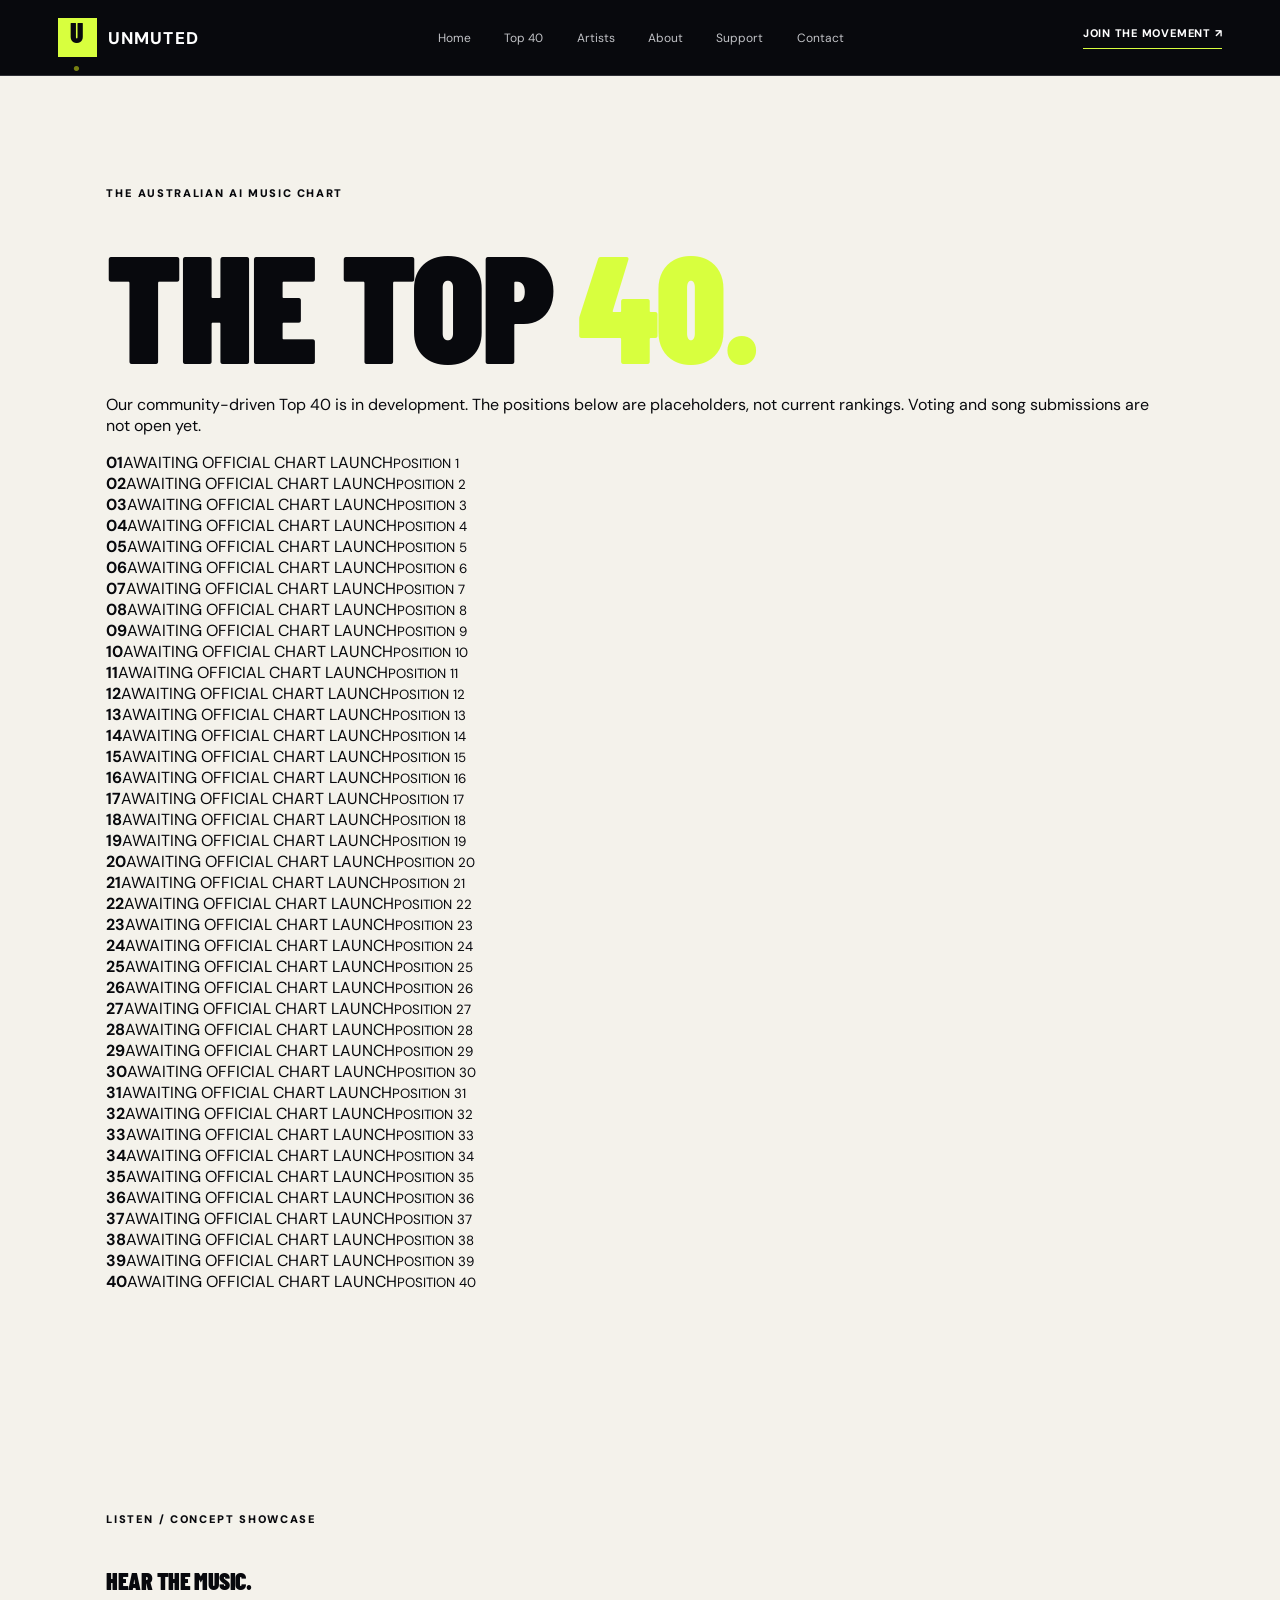
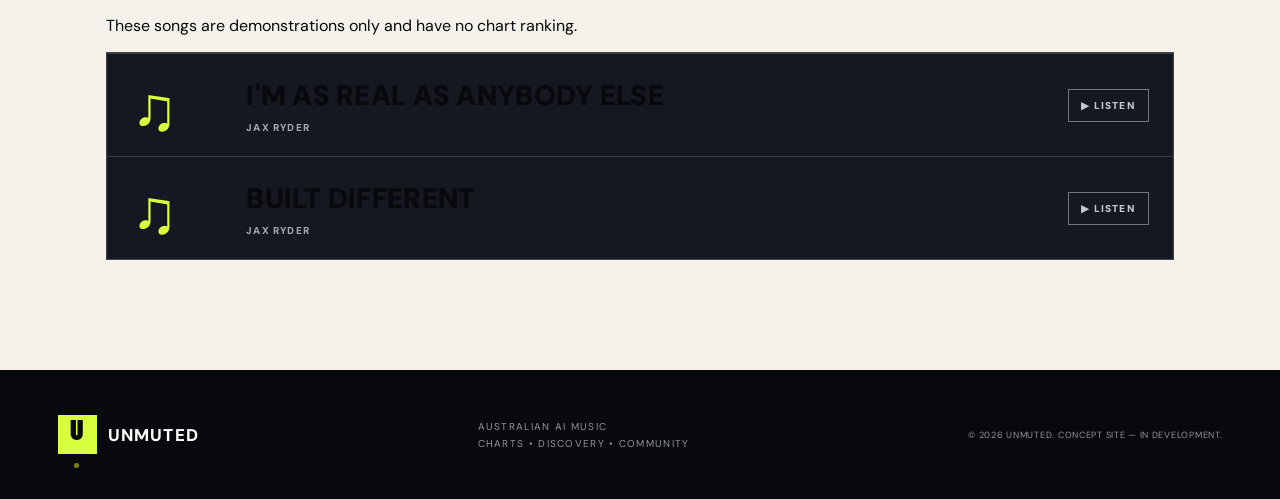
==== charts.html @ 20e5c5f8 "Add multi-page UNMUTED prototype preview" ====
<!doctype html><html lang="en-AU"><head><meta charset="UTF-8"><meta name="viewport" content="width=device-width,initial-scale=1"><meta name="description" content="UNMUTED — Australian AI music discovery and charts. Prototype in development."><title>Australian AI Top 40 — UNMUTED</title><link rel="stylesheet" href="styles.css"><link rel="stylesheet" href="home.css"></head><body><header class="site-header"><a class="brand" href="index.html"><span class="brand-mark">U<span class="brand-dot">.</span></span><span>UNMUTED</span></a><nav aria-label="Main navigation"><a href="index.html">Home</a><a href="charts.html">Top 40</a><a href="vision.html#artists">Artists</a><a href="vision.html#mission">About</a><a href="vision.html#partners">Support</a><a href="vision.html#contact">Contact</a></nav><a class="header-action" href="https://discord.gg/mmGmFVaDnY">JOIN THE MOVEMENT ↗</a></header><main><section class="section home-chart chart-page"><div class="section-kicker">THE AUSTRALIAN AI MUSIC CHART</div><h1>THE TOP <em>40.</em></h1><p>Our community-driven Top 40 is in development. The positions below are placeholders, not current rankings. Voting and song submissions are not open yet.</p><div class="home-chart-list"><div class="home-chart-row"><strong>01</strong><span>AWAITING OFFICIAL CHART LAUNCH</span><small>POSITION 1</small></div><div class="home-chart-row"><strong>02</strong><span>AWAITING OFFICIAL CHART LAUNCH</span><small>POSITION 2</small></div><div class="home-chart-row"><strong>03</strong><span>AWAITING OFFICIAL CHART LAUNCH</span><small>POSITION 3</small></div><div class="home-chart-row"><strong>04</strong><span>AWAITING OFFICIAL CHART LAUNCH</span><small>POSITION 4</small></div><div class="home-chart-row"><strong>05</strong><span>AWAITING OFFICIAL CHART LAUNCH</span><small>POSITION 5</small></div><div class="home-chart-row"><strong>06</strong><span>AWAITING OFFICIAL CHART LAUNCH</span><small>POSITION 6</small></div><div class="home-chart-row"><strong>07</strong><span>AWAITING OFFICIAL CHART LAUNCH</span><small>POSITION 7</small></div><div class="home-chart-row"><strong>08</strong><span>AWAITING OFFICIAL CHART LAUNCH</span><small>POSITION 8</small></div><div class="home-chart-row"><strong>09</strong><span>AWAITING OFFICIAL CHART LAUNCH</span><small>POSITION 9</small></div><div class="home-chart-row"><strong>10</strong><span>AWAITING OFFICIAL CHART LAUNCH</span><small>POSITION 10</small></div><div class="home-chart-row"><strong>11</strong><span>AWAITING OFFICIAL CHART LAUNCH</span><small>POSITION 11</small></div><div class="home-chart-row"><strong>12</strong><span>AWAITING OFFICIAL CHART LAUNCH</span><small>POSITION 12</small></div><div class="home-chart-row"><strong>13</strong><span>AWAITING OFFICIAL CHART LAUNCH</span><small>POSITION 13</small></div><div class="home-chart-row"><strong>14</strong><span>AWAITING OFFICIAL CHART LAUNCH</span><small>POSITION 14</small></div><div class="home-chart-row"><strong>15</strong><span>AWAITING OFFICIAL CHART LAUNCH</span><small>POSITION 15</small></div><div class="home-chart-row"><strong>16</strong><span>AWAITING OFFICIAL CHART LAUNCH</span><small>POSITION 16</small></div><div class="home-chart-row"><strong>17</strong><span>AWAITING OFFICIAL CHART LAUNCH</span><small>POSITION 17</small></div><div class="home-chart-row"><strong>18</strong><span>AWAITING OFFICIAL CHART LAUNCH</span><small>POSITION 18</small></div><div class="home-chart-row"><strong>19</strong><span>AWAITING OFFICIAL CHART LAUNCH</span><small>POSITION 19</small></div><div class="home-chart-row"><strong>20</strong><span>AWAITING OFFICIAL CHART LAUNCH</span><small>POSITION 20</small></div><div class="home-chart-row"><strong>21</strong><span>AWAITING OFFICIAL CHART LAUNCH</span><small>POSITION 21</small></div><div class="home-chart-row"><strong>22</strong><span>AWAITING OFFICIAL CHART LAUNCH</span><small>POSITION 22</small></div><div class="home-chart-row"><strong>23</strong><span>AWAITING OFFICIAL CHART LAUNCH</span><small>POSITION 23</small></div><div class="home-chart-row"><strong>24</strong><span>AWAITING OFFICIAL CHART LAUNCH</span><small>POSITION 24</small></div><div class="home-chart-row"><strong>25</strong><span>AWAITING OFFICIAL CHART LAUNCH</span><small>POSITION 25</small></div><div class="home-chart-row"><strong>26</strong><span>AWAITING OFFICIAL CHART LAUNCH</span><small>POSITION 26</small></div><div class="home-chart-row"><strong>27</strong><span>AWAITING OFFICIAL CHART LAUNCH</span><small>POSITION 27</small></div><div class="home-chart-row"><strong>28</strong><span>AWAITING OFFICIAL CHART LAUNCH</span><small>POSITION 28</small></div><div class="home-chart-row"><strong>29</strong><span>AWAITING OFFICIAL CHART LAUNCH</span><small>POSITION 29</small></div><div class="home-chart-row"><strong>30</strong><span>AWAITING OFFICIAL CHART LAUNCH</span><small>POSITION 30</small></div><div class="home-chart-row"><strong>31</strong><span>AWAITING OFFICIAL CHART LAUNCH</span><small>POSITION 31</small></div><div class="home-chart-row"><strong>32</strong><span>AWAITING OFFICIAL CHART LAUNCH</span><small>POSITION 32</small></div><div class="home-chart-row"><strong>33</strong><span>AWAITING OFFICIAL CHART LAUNCH</span><small>POSITION 33</small></div><div class="home-chart-row"><strong>34</strong><span>AWAITING OFFICIAL CHART LAUNCH</span><small>POSITION 34</small></div><div class="home-chart-row"><strong>35</strong><span>AWAITING OFFICIAL CHART LAUNCH</span><small>POSITION 35</small></div><div class="home-chart-row"><strong>36</strong><span>AWAITING OFFICIAL CHART LAUNCH</span><small>POSITION 36</small></div><div class="home-chart-row"><strong>37</strong><span>AWAITING OFFICIAL CHART LAUNCH</span><small>POSITION 37</small></div><div class="home-chart-row"><strong>38</strong><span>AWAITING OFFICIAL CHART LAUNCH</span><small>POSITION 38</small></div><div class="home-chart-row"><strong>39</strong><span>AWAITING OFFICIAL CHART LAUNCH</span><small>POSITION 39</small></div><div class="home-chart-row"><strong>40</strong><span>AWAITING OFFICIAL CHART LAUNCH</span><small>POSITION 40</small></div></div></section><section class="section home-feature"><div class="section-kicker">LISTEN / CONCEPT SHOWCASE</div><h2>HEAR THE <span>MUSIC.</span></h2><p>These songs are demonstrations only and have no chart ranking.</p><div class="chart-preview-panel"><button class="chart-preview-row chart-demo-select" type="button" data-demo-track="real" aria-pressed="false"><span class="chart-rank">♫</span><span class="chart-song"><strong>I'M AS REAL AS ANYBODY ELSE</strong><small>JAX RYDER</small></span><span class="chart-status">▶ LISTEN</span></button><button class="chart-preview-row chart-demo-select" type="button" data-demo-track="built" aria-pressed="false"><span class="chart-rank">♫</span><span class="chart-song"><strong>BUILT DIFFERENT</strong><small>JAX RYDER</small></span><span class="chart-status">▶ LISTEN</span></button><div class="chart-demo-player" id="chart-demo-player" hidden><div class="chart-demo-player-heading"><span>NOW PLAYING / DEMONSTRATION</span><strong id="chart-demo-title"></strong></div><audio id="chart-demo-audio" controls preload="none"></audio><p>Listening does not cast a vote.</p></div></div></section></main><footer><a class="brand footer-brand" href="index.html"><span class="brand-mark">U<span class="brand-dot">.</span></span><span>UNMUTED</span></a><p>AUSTRALIAN AI MUSIC<br>CHARTS • DISCOVERY • COMMUNITY</p><span>© <span id="year">2026</span> UNMUTED. CONCEPT SITE — IN DEVELOPMENT.</span></footer><script src="script.js"></script></body></html>
---- styles.css ----
@import url('https://fonts.googleapis.com/css2?family=Barlow+Condensed:wght@500;600;700;800;900&family=DM+Sans:wght@400;500;600;700&display=swap');
:root{--ink:#08090d;--night:#0e1016;--paper:#f4f2eb;--lime:#d8ff3e;--muted:#93969e}*{box-sizing:border-box}html{scroll-behavior:smooth}body{margin:0;background:var(--paper);font-family:'DM Sans',Arial,sans-serif;color:var(--ink)}a{color:inherit;text-decoration:none}button,a{ -webkit-tap-highlight-color:transparent}::selection{background:var(--lime);color:#000}.site-header{background:var(--ink);color:#fff;display:flex;align-items:center;justify-content:space-between;padding:18px clamp(20px,4.5vw,76px);gap:20px;border-bottom:1px solid #303137}.brand{display:flex;align-items:center;gap:11px;font-weight:800;font-size:17px;letter-spacing:.07em}.brand-mark{font-family:'Barlow Condensed',sans-serif;background:var(--lime);color:var(--ink);font-size:28px;font-weight:900;width:39px;height:39px;display:grid;place-items:center;line-height:1}.brand-dot{color:#777f11}.site-header nav{display:flex;gap:clamp(12px,2.6vw,39px);font-size:12px;color:#c1c2c6}.site-header nav a:hover{color:var(--lime)}.header-action{font-weight:800;font-size:11px;letter-spacing:.07em;border-bottom:1px solid var(--lime);padding-bottom:8px}.header-action span{color:var(--lime);margin-left:8px}.hero{background:var(--ink);color:#fff;min-height:720px;position:relative;overflow:hidden;isolation:isolate}.hero-glow{position:absolute;right:-10%;top:5%;width:65vw;max-width:950px;aspect-ratio:1;background:radial-gradient(ellipse,#d8ff3d2c 0%,#a1b42f10 30%,transparent 67%);filter:blur(7px);z-index:-1}.hero-grain{position:absolute;inset:0;opacity:.12;pointer-events:none;background-image:linear-gradient(115deg,transparent 60%,#50544b 100%)}.hero-content{padding:78px clamp(20px,8.3vw,140px) 110px;position:relative;z-index:2;max-width:1050px}.eyebrow{font-size:11px;font-weight:800;letter-spacing:.18em;display:flex;align-items:center;gap:11px;color:#d1d2d2}.live-dot{height:8px;width:8px;border-radius:50%;background:var(--lime);box-shadow:0 0 15px var(--lime)}h1,h2,h3,p{margin-top:0}h1,h2,h3,.statement p{font-family:'Barlow Condensed',Impact,sans-serif;font-weight:900;letter-spacing:-.022em}h1{font-size:clamp(86px,11.9vw,184px);line-height:.77;margin:45px 0 32px}h1 span{color:#6d7077}h1 em,.statement em{font-style:normal;color:var(--lime)}.hero-lead{color:#bcc0c7;font-size:15px;line-height:1.85;max-width:540px}.hero-actions{display:flex;gap:13px;flex-wrap:wrap;margin-top:30px}.button{display:inline-flex;align-items:center;justify-content:space-between;gap:26px;padding:16px 19px;font-size:11px;font-weight:800;letter-spacing:.06em;transition:transform .2s,background .2s}.button:hover{transform:translateY(-3px)}.button-primary{background:var(--lime);color:#111}.button-outline{border:1px solid #62656c;color:#fff}.hero-side{position:absolute;right:6%;top:24%;height:440px;width:250px;pointer-events:none}.orb{position:absolute;border:1px solid #d8ff3e60;transform:rotate(-24deg);border-radius:50%;width:230px;height:400px;box-shadow:0 0 30px #d8ff3e09}.orb-2{transform:rotate(28deg)}.orb-3{transform:rotate(80deg)}.vertical-word{position:absolute;right:-5%;top:15%;writing-mode:vertical-rl;letter-spacing:.4em;font-size:9px;color:#a5a7ab}.hero-bottom{position:absolute;left:clamp(20px,4.5vw,76px);right:clamp(20px,4.5vw,76px);bottom:23px;display:flex;justify-content:space-between;align-items:center;border-top:1px solid #414348;padding-top:17px;font-size:10px;font-weight:800;letter-spacing:.22em}.hero-bottom b{color:var(--lime);padding:0 7px}.edition{color:#a3a7ab}.ticker{background:var(--lime);overflow:hidden;padding:15px 0}.ticker-inner{white-space:nowrap;word-spacing:18px;font-size:13px;letter-spacing:.15em;font-weight:900;min-width:max-content;animation:marquee 28s linear infinite}.ticker span{font-size:23px;vertical-align:-3px;margin:0 22px}@keyframes marquee{to{transform:translateX(-35%)}}.section{padding:110px clamp(20px,8.3vw,140px)}.section-kicker{font-size:11px;font-weight:900;letter-spacing:.15em;margin-bottom:40px}.intro-layout{display:grid;grid-template-columns:1.1fr .7fr;gap:9vw;align-items:center}.intro-layout h2,.section-heading h2,.join h2{font-size:clamp(64px,8.6vw,125px);line-height:.88;margin:0}.intro-layout h2 span,.section-heading h2 span,.join h2 span{color:#9da0a0}.intro-copy p{line-height:1.95;font-size:16px;color:#3e4145}.intro-copy strong{color:#050608}.intro-line{width:46px;height:3px;background:#14161a;margin:35px 0 20px}.intro-copy>span{font-size:10px;font-weight:900;letter-spacing:.16em}.features{background:#e8e8e0}.section-heading{display:flex;justify-content:space-between;align-items:end;gap:40px;margin-bottom:38px}.section-heading .section-kicker{margin-bottom:22px}.section-heading p{color:#53565b;line-height:1.8;max-width:320px}.feature-grid{display:grid;grid-template-columns:repeat(3,1fr);gap:13px}.feature-card{background:#f8f8f3;min-height:380px;padding:25px;display:flex;flex-direction:column;justify-content:space-between}.feature-card.primary-card{background:var(--ink);color:#fff}.feature-icon{border:1px solid currentColor;width:48px;height:48px;display:grid;place-items:center;border-radius:50%;font-size:23px}.feature-number{font-size:10px;letter-spacing:.17em;font-weight:900;color:#999ca4}.feature-card h3{font-size:clamp(43px,4.5vw,72px);line-height:.9;margin:15px 0}.feature-card p{font-size:13px;line-height:1.75;color:#61646b;max-width:300px}.primary-card p{color:#adb0b7}.feature-tag{font-size:9px;font-weight:900;letter-spacing:.1em;background:#e2e3dc;padding:8px 10px;display:inline-block}.primary-card .feature-tag{color:var(--ink);background:var(--lime)}.statement{position:relative;background:var(--lime);min-height:480px;padding:92px clamp(20px,8.3vw,140px);overflow:hidden}.statement-label{font-size:11px;font-weight:900;letter-spacing:.14em}.statement p{font-size:clamp(70px,11vw,160px);line-height:.83;margin:65px 0 0}.statement em{color:#111;background:#111;padding:0 .07em;color:var(--lime)}.statement-asterisk{position:absolute;right:6%;top:7%;font-size:170px;line-height:1}.join{background:var(--paper)}.join-layout{display:grid;grid-template-columns:1fr .8fr;gap:10%;align-items:center}.join h2{margin-bottom:30px}.join p{line-height:1.9;color:#505158;max-width:450px}.join .button{margin-top:18px}.join-panel{background:#15171d;color:#fff;padding:25px;min-height:480px;display:flex;flex-direction:column;justify-content:space-between}.panel-top,.panel-bottom{display:flex;justify-content:space-between;align-items:center;gap:15px;font-size:10px;letter-spacing:.08em;font-weight:800}.status{color:var(--lime)}.status span{display:inline-block;width:6px;height:6px;border-radius:50%;background:var(--lime);margin-right:5px}.panel-art{display:grid;place-items:center;flex:1}.record{width:min(240px,65%);aspect-ratio:1;border-radius:50%;background:repeating-radial-gradient(circle,#1c2026 0px,#1c2026 4px,#424850 5px,#11141a 7px);display:grid;place-items:center;box-shadow:0 20px 45px #0007;animation:spin 18s linear infinite}.record-centre{background:var(--lime);color:#101114;width:36%;aspect-ratio:1;border-radius:50%;display:grid;place-items:center;font-family:'Barlow Condensed',sans-serif;font-weight:900;font-size:40px}@keyframes spin{to{transform:rotate(360deg)}}.panel-bottom{align-items:end}.panel-bottom strong{font-size:14px;line-height:1.5}.panel-bottom>span{color:#777d83;font-size:9px}footer{background:var(--ink);color:white;padding:45px clamp(20px,4.5vw,76px);display:flex;justify-content:space-between;align-items:center;gap:30px}footer p{font-size:10px;color:#92969e;line-height:1.7;letter-spacing:.13em;margin:0}footer>span{font-size:9px;color:#92969e;letter-spacing:.08em}@media(max-width:1000px){.hero-side{opacity:.3}.feature-grid{grid-template-columns:1fr}.feature-card{min-height:300px}.feature-card h3{font-size:65px}}@media(max-width:740px){.site-header{padding:15px 20px;flex-wrap:wrap}.site-header nav{order:3;width:100%;justify-content:space-between;font-size:11px}.header-action{font-size:9px}.hero{min-height:740px}.hero-content{padding-top:90px}.hero h1{font-size:clamp(67px,16.4vw,120px);line-height:.82}.hero-side{display:none}.hero-lead{font-size:14px}.hero-bottom{font-size:8px;letter-spacing:.07em}.edition{display:none}.section{padding:75px 22px}.intro-layout,.join-layout{grid-template-columns:1fr;gap:40px}.intro-layout h2,.join h2{font-size:clamp(67px,15vw,110px)}.section-heading{align-items:start;flex-direction:column}.section-heading h2{font-size:88px}.statement{min-height:360px;padding:65px 22px}.statement p{font-size:clamp(60px,13.6vw,110px)}.statement-asterisk{font-size:90px;top:5%;right:5%}.join-panel{min-height:420px}footer{flex-wrap:wrap}footer>span{width:100%}}@media(prefers-reduced-motion:reduce){*,*:before,*:after{scroll-behavior:auto!important;animation:none!important;transition:none!important}}
/* Keep the complete headline visible on typical laptop and desktop screens. */
@media (min-width:741px) {
  .hero { min-height: min(720px, calc(100svh - 75px)); }
  .hero-content { padding-top: clamp(36px, 5.5vh, 78px); padding-bottom: 96px; }
  .hero h1 { font-size: clamp(68px, min(10.5vw, 14.4vh), 158px); margin-top: 27px; margin-bottom: 22px; line-height: .81; }
}
@media (max-width:740px) {
  .hero { min-height: auto; }
  .hero-content { padding-top: 45px; padding-bottom: 105px; }
  .hero h1 { font-size: clamp(58px, 14.1vw, 100px); margin-top: 29px; margin-bottom: 25px; }
}

.music-showcase{background:#111318;color:#fff}.music-layout{display:grid;grid-template-columns:1fr .82fr;gap:8%;align-items:center}.music-overline{font-size:10px;font-weight:800;letter-spacing:.15em;color:var(--lime)}.music-showcase h2{font-size:clamp(62px,7.8vw,115px);line-height:.87;margin:24px 0}.music-showcase h2 span{color:#83878c}.music-showcase p{line-height:1.8;color:#b4b7bb;max-width:520px}.track-meta{margin-top:30px;display:flex;flex-direction:column;gap:7px}.track-meta strong{font-size:15px}.track-meta span{font-size:11px;letter-spacing:.13em;color:#a5a9ae}.music-showcase audio{display:block;width:100%;max-width:540px;margin-top:20px;accent-color:var(--lime)}.music-showcase small{display:block;color:#8e9298;margin-top:12px;line-height:1.6}.music-cover{aspect-ratio:1;background:radial-gradient(circle at 70% 25%,#d8ff3e85,transparent 38%),linear-gradient(135deg,#313b1c,#0b0e0b 70%);border:1px solid #5b653b;display:flex;flex-direction:column;justify-content:space-between;padding:7%;box-shadow:18px 18px 0 #25292c}.music-cover-top{font-size:11px;font-weight:800;letter-spacing:.22em}.music-cover-title{font-family:'Barlow Condensed',Impact,sans-serif;font-size:clamp(48px,5.8vw,95px);font-weight:900;line-height:.89}.music-cover-title em{font-style:normal;color:var(--lime)}.music-cover-bottom{border-top:1px solid #ffffff55;padding-top:13px;display:flex;justify-content:space-between;font-size:11px;font-weight:800;letter-spacing:.1em}@media(max-width:740px){.music-layout{grid-template-columns:1fr;gap:35px}.music-showcase h2{font-size:70px}.music-cover-title{font-size:clamp(58px,13vw,90px)}.music-cover{box-shadow:9px 9px 0 #25292c}}

.music-cover-image{padding:0;overflow:hidden;background:#101010}.music-cover-image img{display:block;width:100%;height:100%;object-fit:cover}

/* Compact featured artwork on wide and short desktop monitors. */
@media(min-width:741px){.music-layout{grid-template-columns:minmax(0,1fr) minmax(230px,360px);gap:clamp(25px,5vw,90px);justify-content:space-between}.music-cover{width:100%;max-width:360px;justify-self:end;box-shadow:10px 10px 0 #25292c}.music-showcase h2{font-size:clamp(52px,6vw,88px)}}
@media(max-width:740px){.music-cover{width:min(100%,310px);justify-self:center;box-shadow:8px 8px 0 #25292c}}

/* Mid-sized featured artwork, between the original oversized and compact versions. */
@media(min-width:741px){.music-layout{grid-template-columns:minmax(0,1fr) minmax(300px,480px)}.music-cover{max-width:480px}}
@media(max-width:740px){.music-cover{width:min(100%,390px)}}

/* Frame featured artwork with breathing room between section boundaries. */
.music-showcase{padding-top:clamp(38px,6vh,72px);padding-bottom:clamp(38px,6vh,72px)}
@media(min-width:741px){.music-layout{grid-template-columns:minmax(0,1fr) minmax(300px,clamp(390px,39vw,540px));gap:clamp(25px,4vw,72px);align-items:center}.music-cover{width:100%;max-width:540px;justify-self:center;box-shadow:10px 10px 0 #25292c}}
@media(max-width:740px){.music-cover{width:min(100%,390px)}}


/* Restore generous featured-section height and balance cover spacing. */
.music-showcase{padding-top:100px;padding-bottom:110px;min-height:760px;display:flex;flex-direction:column;justify-content:center}
.music-showcase .section-kicker{margin-bottom:42px}
@media(min-width:741px){.music-layout{grid-template-columns:minmax(0,1fr) minmax(300px,500px);align-items:center}.music-cover{max-width:500px;justify-self:center}}
@media(max-width:740px){.music-showcase{min-height:auto;padding-top:75px;padding-bottom:85px}.music-cover{width:min(100%,390px)}}

/* Artwork alignment only: lift the featured cover without resizing it. */
@media(min-width:741px){.music-cover-image{transform:translateY(-40px)}}

/* Visually enlarge the 500px artwork by 10% without changing the layout footprint. */
@media(min-width:741px){.music-cover-image{width:100%;max-width:500px;left:auto;position:relative;transform:translateY(-22px) scale(1.2);transform-origin:center center}}

/* Invert only the portion of PERMISSION TO overlapping the black BE HEARD label. */
.statement p{isolation:auto}
.statement-permission{position:relative;z-index:2;color:var(--lime);mix-blend-mode:difference}
.statement p em{position:relative;z-index:1}

/* Clearly labelled concept mock-up of the future Australian Top 40. */
.chart-preview{background:#0d0f14;color:#f4f2eb;padding-top:95px;padding-bottom:100px}
.chart-preview-heading{display:grid;grid-template-columns:1.2fr .8fr;gap:55px;align-items:end;margin:28px 0 38px}
.chart-preview-eyebrow{font-size:11px;font-weight:900;letter-spacing:.16em;color:var(--lime)}
.chart-preview h2{font-size:clamp(76px,10vw,150px);line-height:.79;margin:20px 0 0}
.chart-preview h2 span{color:var(--lime)}
.chart-preview-heading p{max-width:430px;color:#b7b9c0;line-height:1.8;font-size:15px}
.chart-preview-heading p strong{color:#fff}
.chart-preview-panel{border:1px solid #41464c;background:#151820}
.chart-preview-bar,.chart-preview-foot{display:flex;justify-content:space-between;gap:20px;flex-wrap:wrap;padding:17px 24px;font-size:10px;font-weight:900;letter-spacing:.12em}
.chart-preview-bar{background:var(--lime);color:#111}
.chart-preview-bar span{font-size:10px}
.chart-preview-row{display:grid;grid-template-columns:95px minmax(0,1fr) auto;gap:20px;align-items:center;padding:20px 24px;border-top:1px solid #363b43}
.chart-rank{font-family:'Barlow Condensed',Impact,sans-serif;font-size:62px;line-height:1;color:var(--lime);font-weight:900}
.chart-song{display:flex;flex-direction:column;gap:7px;min-width:0}
.chart-song strong{font-size:clamp(17px,2.5vw,28px);font-weight:900;letter-spacing:.01em}
.chart-song small{font-size:10px;letter-spacing:.12em;color:#a4a9b3;font-weight:800}
.chart-status{font-size:10px;letter-spacing:.12em;border:1px solid #717782;padding:9px 12px;color:#c5c8d0;font-weight:900}
.chart-preview-foot{color:#9ca1ab;border-top:1px solid #363b43}
.chart-preview-note{margin:26px 0 0;color:#b7b9c0;font-size:14px;line-height:1.8}
.chart-preview-note a{color:var(--lime);font-weight:900}
@media(max-width:740px){.chart-preview{padding-top:65px;padding-bottom:70px}.chart-preview-heading{grid-template-columns:1fr;gap:14px}.chart-preview h2{font-size:clamp(65px,13vw,105px)}.chart-preview-row{grid-template-columns:48px minmax(0,1fr);gap:12px;padding:18px 14px}.chart-rank{font-size:48px}.chart-status{grid-column:2;justify-self:start}.chart-preview-bar,.chart-preview-foot{padding:14px;font-size:9px}}

/* Partnership invitation for prospective founding supporters. */
.partner-section{background:#f4f2eb;color:#101116;padding-top:90px;padding-bottom:95px}
.partner-layout{display:grid;grid-template-columns:minmax(0,1.3fr) minmax(290px,.7fr);gap:clamp(35px,6vw,95px);align-items:center;margin-top:38px}
.partner-eyebrow{font-size:11px;font-weight:900;letter-spacing:.15em}
.partner-section h2{font-size:clamp(70px,9vw,132px);line-height:.82;margin:23px 0 30px}
.partner-section h2 span{color:#718700}
.partner-layout>div>p{font-size:15px;line-height:1.8;max-width:650px;color:#45494d}
.partner-layout .partner-disclosure{font-size:12px;color:#62666b;margin:18px 0 28px}
.partner-panel{background:#111318;color:#f4f2eb;min-height:370px;padding:clamp(26px,3vw,45px);display:flex;flex-direction:column;justify-content:space-between;gap:24px}
.partner-panel>span{font-size:10px;letter-spacing:.15em;font-weight:900;color:var(--lime)}
.partner-panel strong{font-family:'Barlow Condensed',Impact,sans-serif;font-size:clamp(45px,5vw,77px);font-weight:900;line-height:.88}
.partner-panel strong em{font-style:normal;color:var(--lime)}
.partner-panel p{color:#b5b9c1;font-size:13px;line-height:1.85;margin:0}
.partner-panel .partner-panel-foot{color:#999fa8;font-size:9px}
@media(max-width:740px){.partner-section{padding-top:65px;padding-bottom:70px}.partner-layout{grid-template-columns:1fr;gap:32px}.partner-section h2{font-size:clamp(65px,13vw,100px)}.partner-panel{min-height:300px}}

/* Official UNMUTED anthem video showcase. */
.anthem-section{background:#181b20;color:#f4f2eb;padding-top:90px;padding-bottom:95px}
.anthem-layout{display:grid;grid-template-columns:minmax(0,.85fr) minmax(0,1.15fr);align-items:center;gap:clamp(30px,5vw,80px);margin-top:40px}
.anthem-eyebrow{color:var(--lime);font-size:11px;letter-spacing:.16em;font-weight:900}
.anthem-section h2{font-size:clamp(70px,8.5vw,125px);line-height:.82;margin:23px 0 28px}
.anthem-section h2 span{color:var(--lime)}
.anthem-copy p{font-size:15px;line-height:1.8;color:#c4c6cd;max-width:540px}
.anthem-copy .anthem-signoff{font-size:11px;font-weight:900;letter-spacing:.14em;color:#f4f2eb;margin:22px 0 27px}
.anthem-video{min-width:0}
.anthem-video iframe{display:block;width:100%;aspect-ratio:16/9;height:auto;border:1px solid #535961;background:#090a0d}
.anthem-video-caption{font-size:10px;letter-spacing:.15em;font-weight:900;color:#9da2aa;margin-top:15px}
@media(max-width:900px){.anthem-layout{grid-template-columns:1fr}.anthem-section{padding-top:65px;padding-bottom:70px}.anthem-section h2{font-size:clamp(68px,12vw,105px)}}

/* Interactive chart showcase: demo tracks are not rankings. */
.chart-demo-select{width:100%;background:transparent;color:inherit;border-left:0;border-right:0;border-bottom:0;text-align:left;font:inherit;cursor:pointer;transition:background .15s ease}
.chart-demo-select:hover,.chart-demo-select:focus-visible{background:#242b32;outline:2px solid var(--lime);outline-offset:-2px}
.chart-demo-select[aria-pressed="true"]{background:#242b32}
.chart-demo-select[aria-pressed="true"] .chart-status{background:var(--lime);color:#101116;border-color:var(--lime)}
.chart-demo-player{padding:22px 24px;border-top:1px solid #363b43;background:#20252c}
.chart-demo-player[hidden]{display:none}
.chart-demo-player-heading{display:flex;gap:12px;align-items:center;flex-wrap:wrap;margin-bottom:12px}
.chart-demo-player-heading span{font-size:10px;letter-spacing:.12em;color:var(--lime);font-weight:900}
.chart-demo-player-heading strong{font-size:14px}
.chart-demo-player audio{display:block;width:100%;max-width:680px}
.chart-demo-player p{font-size:11px;color:#b7b9c0;margin:12px 0 0}
@media(max-width:740px){.chart-demo-player{padding:18px 14px}.chart-demo-select{font-size:inherit}}

/* Specific hosting partnership invitation. */
.hosting-pitch{border-top:2px solid #101116;border-bottom:1px solid #c8c9c5;margin:25px 0 20px;padding:23px 0 17px}
.hosting-pitch h3{font-family:'Barlow Condensed',Impact,sans-serif;font-size:clamp(28px,3.4vw,40px);line-height:1;letter-spacing:.025em;margin:0 0 12px}
.partner-layout .hosting-pitch p{font-size:13px;line-height:1.7;color:#45494d;margin:0 0 15px}
.hosting-pitch-grid{display:grid;grid-template-columns:1fr 1fr;gap:22px;margin:20px 0 5px}
.hosting-pitch-grid strong{display:block;font-size:11px;letter-spacing:.09em;margin-bottom:9px}
.partner-layout .hosting-pitch .hosting-pitch-note{font-size:11px;color:#62666b;margin:8px 0 0}
@media(max-width:560px){.hosting-pitch-grid{grid-template-columns:1fr;gap:8px}}

/* Future sponsor showcase: all positions are clearly marked unfilled. */
.sponsor-showcase{background:#14171c;color:#f4f2eb;padding-top:88px;padding-bottom:90px}
.sponsor-showcase-head{display:grid;grid-template-columns:1.2fr .8fr;gap:36px;align-items:end;margin:36px 0}
.sponsor-eyebrow,.sponsor-tag{font-size:10px;font-weight:900;letter-spacing:.13em;color:var(--lime)}
.sponsor-showcase h2{font-size:clamp(54px,7vw,105px);line-height:.85;margin:18px 0 0}
.sponsor-showcase h2 span{color:var(--lime)}
.sponsor-showcase-head p{font-size:14px;line-height:1.8;color:#b9bec5;max-width:470px}
.sponsor-feature{border:1px solid #4c555d;background:linear-gradient(115deg,#252d33,#161b21);padding:clamp(25px,4vw,55px);display:flex;justify-content:space-between;gap:24px;align-items:center}
.sponsor-feature strong{display:block;font-family:'Barlow Condensed',Impact,sans-serif;font-size:clamp(48px,7vw,98px);line-height:.86;margin:25px 0}
.sponsor-feature strong em{font-style:normal;color:var(--lime)}
.sponsor-feature p{font-size:13px;line-height:1.8;color:#bec3ca;max-width:540px}
.sponsor-feature-mark{font-family:'Barlow Condensed',Impact,sans-serif;font-weight:900;font-size:clamp(95px,18vw,230px);line-height:1;color:#414c52}
.sponsor-feature-mark span{color:var(--lime)}
.sponsor-support{display:grid;grid-template-columns:1fr 1fr;gap:16px;margin-top:16px}
.sponsor-support>div{padding:28px;border:1px solid #3b424a;background:#1d2228}
.sponsor-support strong{display:block;font-family:'Barlow Condensed',Impact,sans-serif;font-size:clamp(28px,3.2vw,43px);margin:17px 0 8px}
.sponsor-support p{font-size:12px;line-height:1.7;color:#b9bec5;margin:0}
.sponsor-showcase-bottom{display:flex;align-items:center;justify-content:space-between;gap:16px;flex-wrap:wrap;margin-top:24px}
.sponsor-showcase-bottom span{font-size:10px;letter-spacing:.08em;color:#a8aeb5}
.sponsor-showcase-bottom a{font-size:12px;font-weight:900;color:var(--lime);text-decoration:none}
.sponsor-showcase-bottom a:hover{text-decoration:underline}
@media(max-width:740px){.sponsor-showcase{padding-top:65px;padding-bottom:70px}.sponsor-showcase-head,.sponsor-support{grid-template-columns:1fr}.sponsor-feature-mark{display:none}.sponsor-feature strong{font-size:clamp(48px,11vw,80px)}}

/* Sponsor-facing phased development roadmap. */
.roadmap-section{background:#f4f2eb;color:#111318;padding-top:85px;padding-bottom:85px}
.roadmap-intro{display:grid;grid-template-columns:1fr .85fr;gap:40px;align-items:end;margin:35px 0 38px}
.roadmap-eyebrow{font-size:10px;font-weight:900;letter-spacing:.15em}
.roadmap-section h2{font-size:clamp(70px,9vw,128px);line-height:.83;margin:20px 0 0}
.roadmap-section h2 span{color:#718700}
.roadmap-intro>p{font-size:14px;line-height:1.85;color:#4d5356;max-width:530px}
.roadmap-grid{display:grid;grid-template-columns:repeat(3,minmax(0,1fr));gap:15px}
.roadmap-step{background:#15191e;color:#f4f2eb;padding:clamp(23px,2.8vw,36px);min-height:305px;display:flex;flex-direction:column}
.roadmap-stage{font-size:11px;font-weight:900;letter-spacing:.15em;color:var(--lime)}
.roadmap-step h3{font-family:'Barlow Condensed',Impact,sans-serif;font-size:clamp(32px,3.7vw,50px);line-height:1;margin:28px 0 16px}
.roadmap-step p{font-size:13px;line-height:1.75;color:#bec3c8;margin:0 0 26px}
.roadmap-state{margin-top:auto;align-self:flex-start;border:1px solid #657078;padding:8px 10px;font-size:10px;font-weight:900;letter-spacing:.1em}
.roadmap-foot{font-size:11px;line-height:1.7;color:#62686a;margin:19px 0 0}
@media(max-width:850px){.roadmap-grid{grid-template-columns:1fr}.roadmap-step{min-height:0}.roadmap-intro{grid-template-columns:1fr;gap:15px}}
@media(max-width:740px){.roadmap-section{padding-top:65px;padding-bottom:65px}.roadmap-section h2{font-size:clamp(65px,13vw,100px)}}
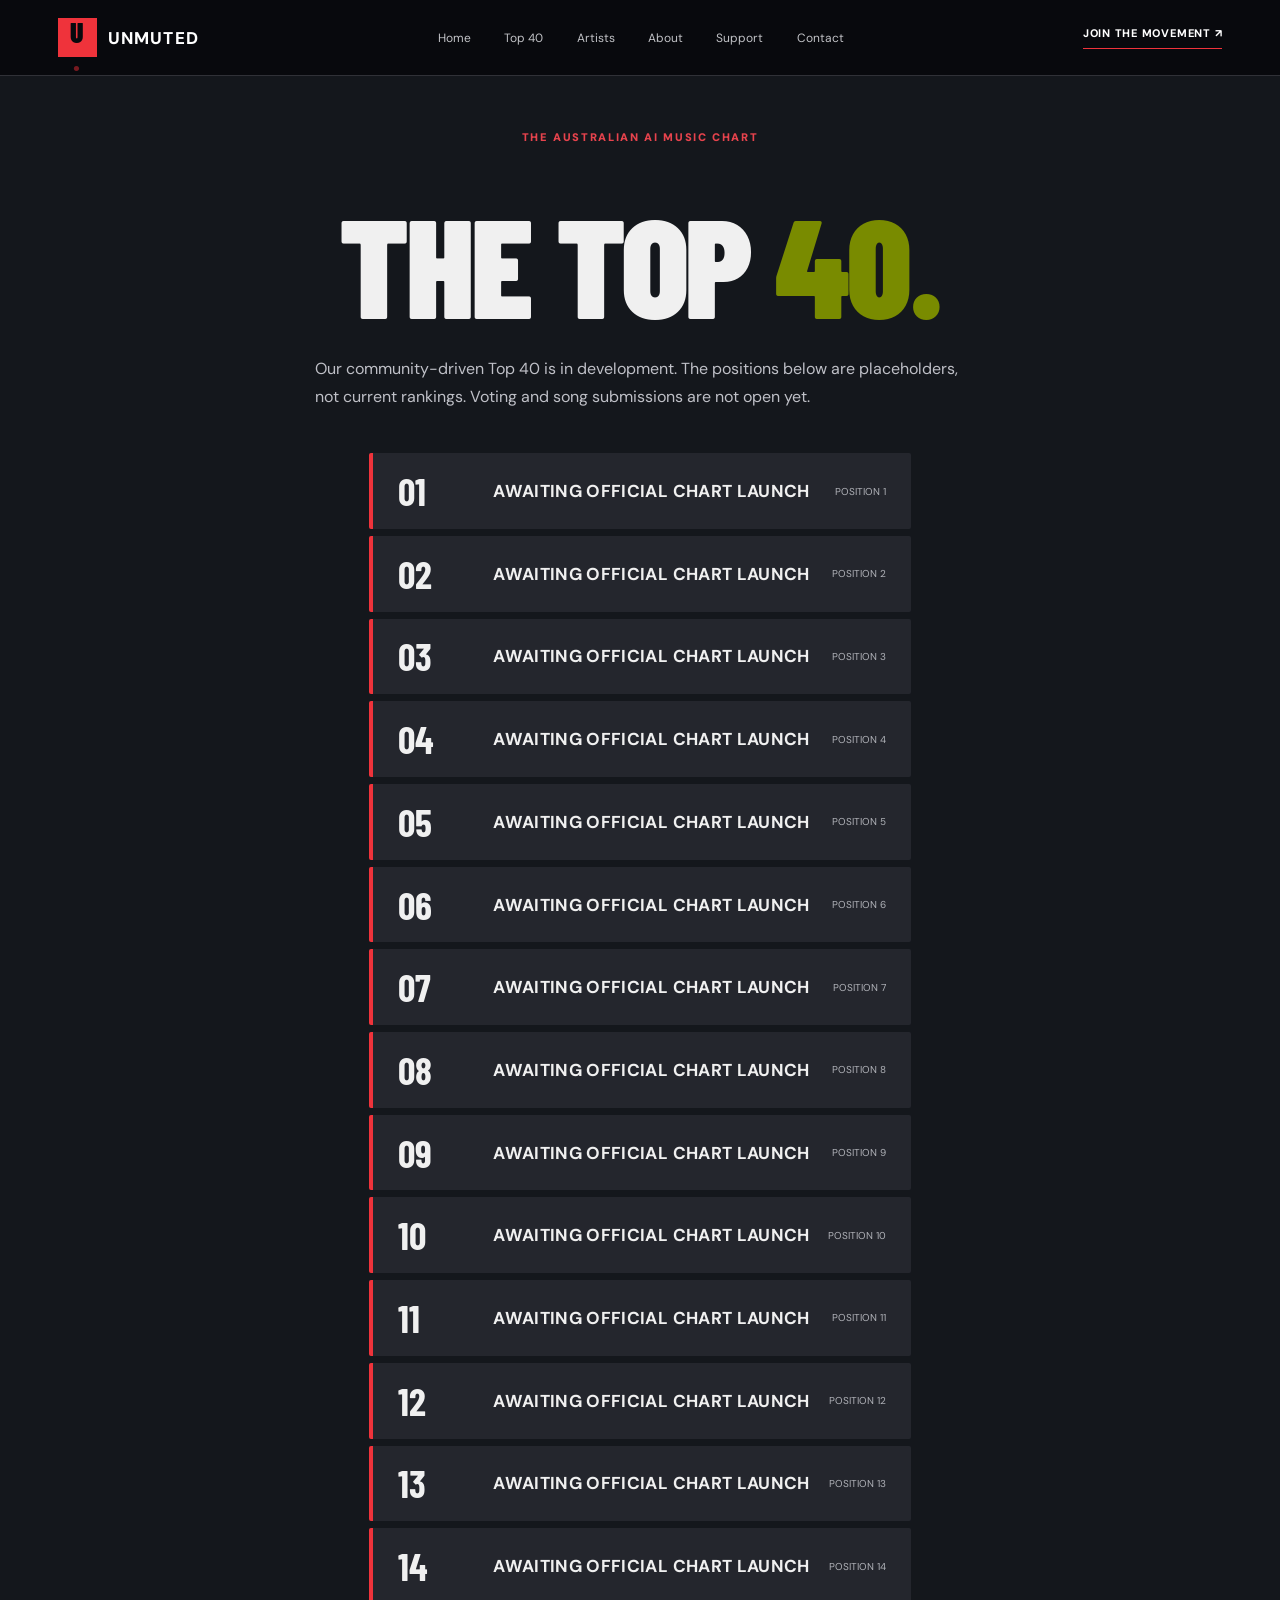
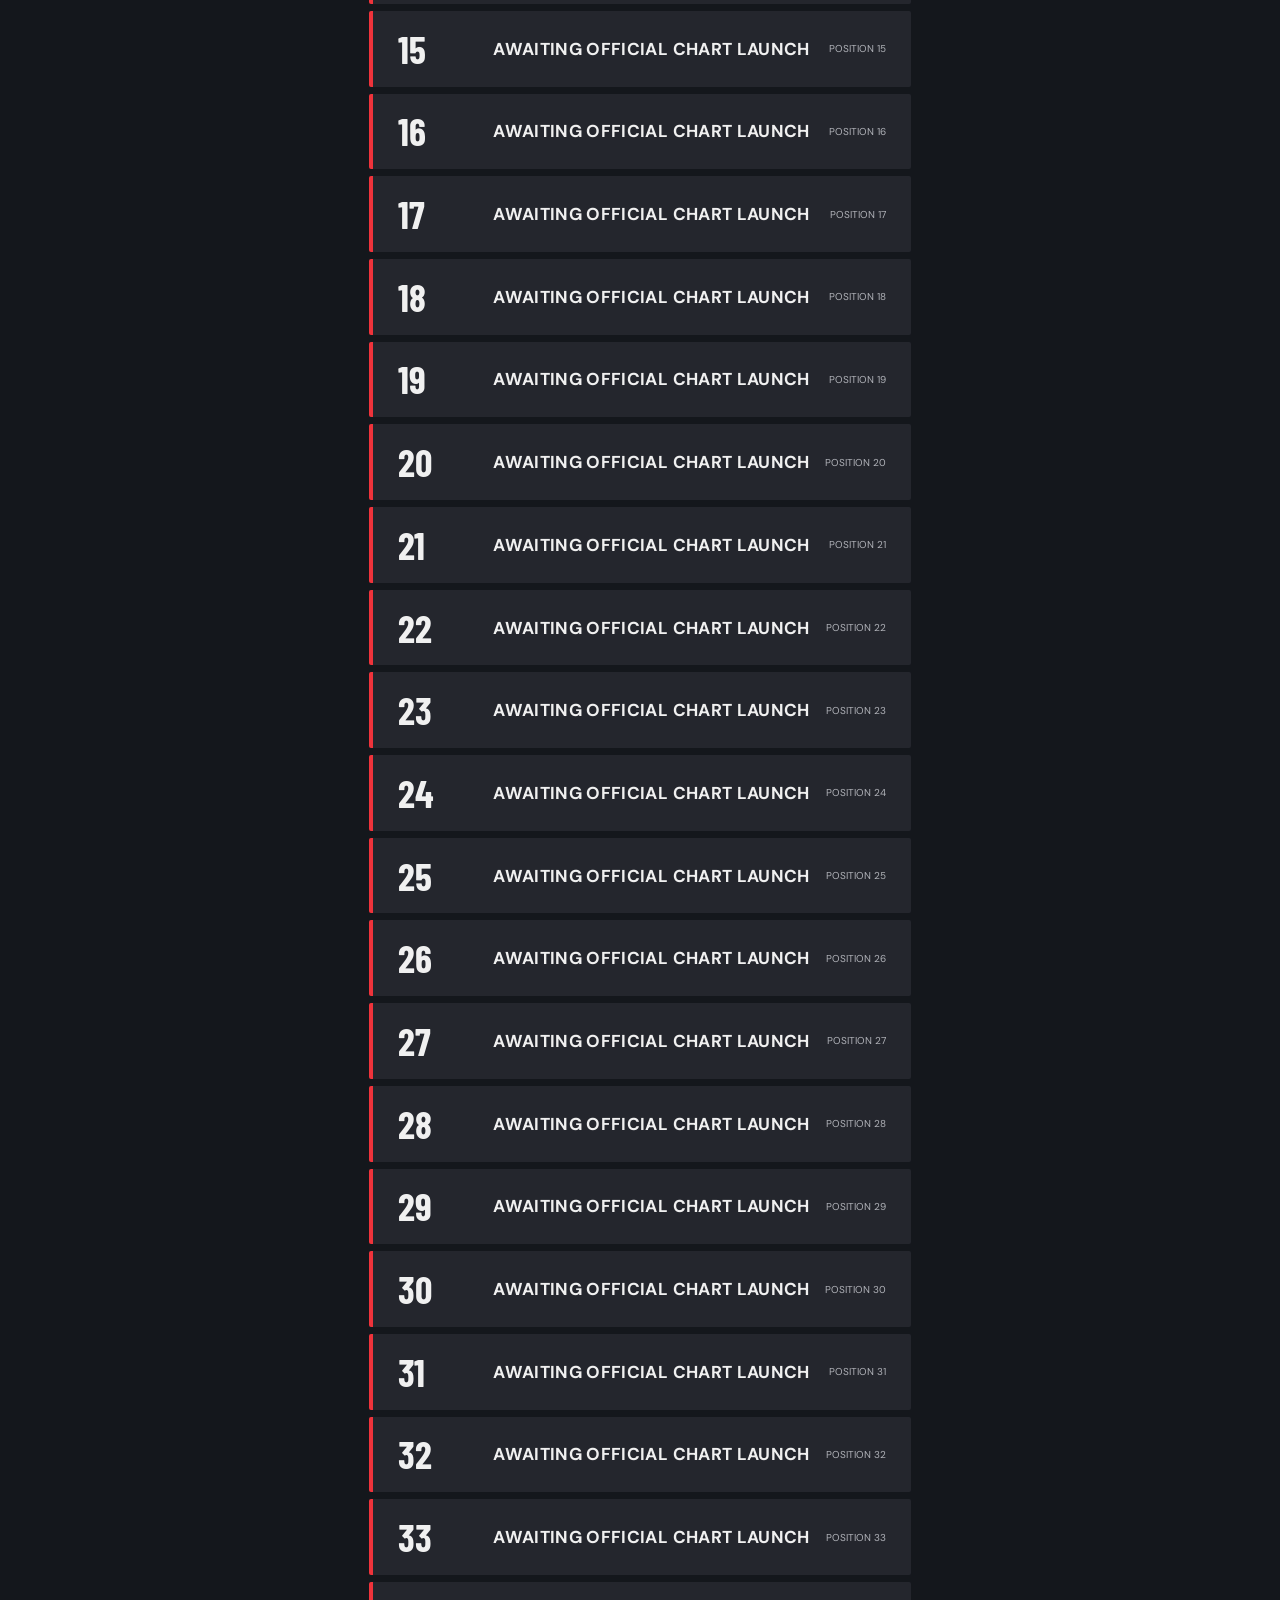
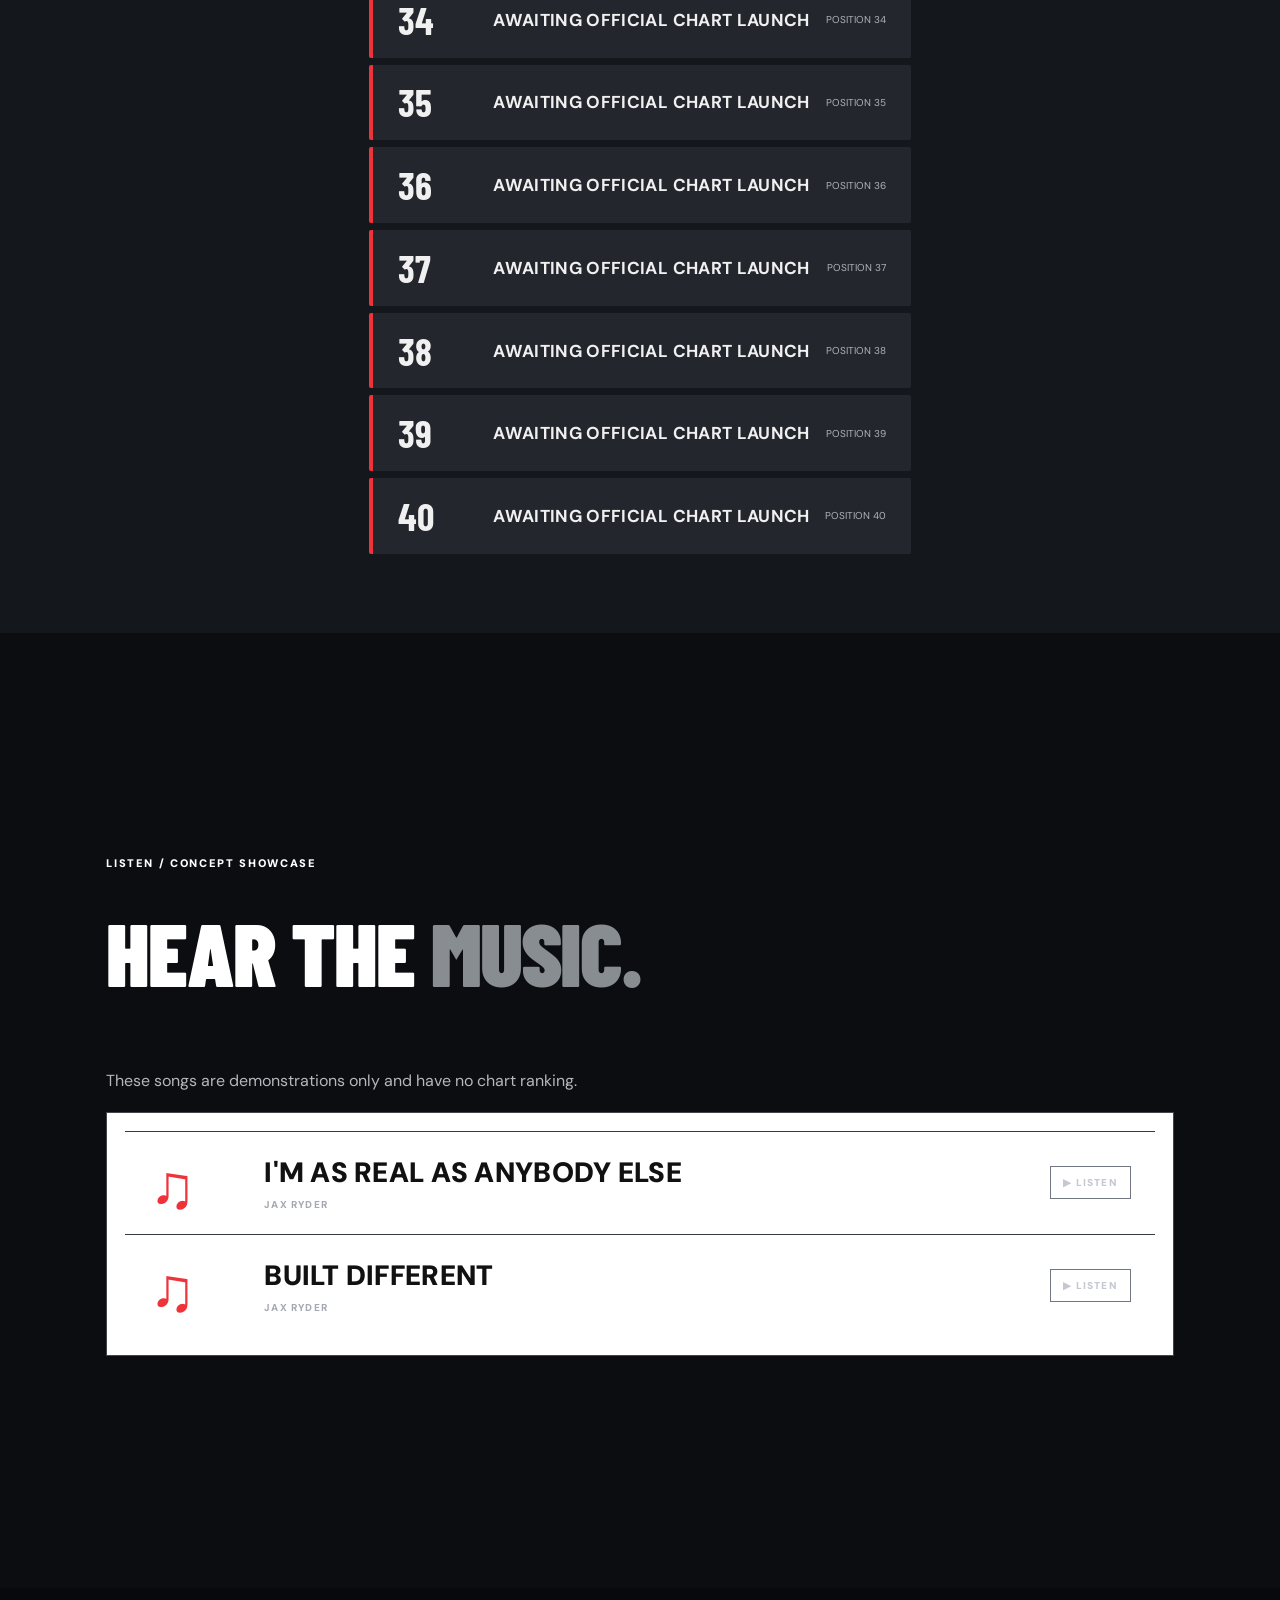
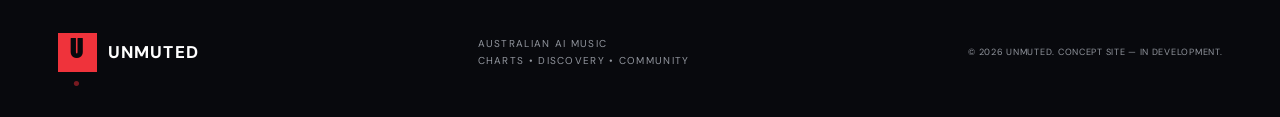
==== commit 336f093b: "Set Top 40 page outer background to charcoal; preserve chart rows and green 40" ====
--- a/charts.html
+++ b/charts.html
@@ -1 +1 @@
-<!doctype html><html lang="en-AU"><head><meta charset="UTF-8"><meta name="viewport" content="width=device-width,initial-scale=1"><meta name="description" content="UNMUTED — Australian AI music discovery and charts. Prototype in development."><title>Australian AI Top 40 — UNMUTED</title><link rel="stylesheet" href="styles.css"><link rel="stylesheet" href="home.css"></head><body><header class="site-header"><a class="brand" href="index.html"><span class="brand-mark">U<span class="brand-dot">.</span></span><span>UNMUTED</span></a><nav aria-label="Main navigation"><a href="index.html">Home</a><a href="charts.html">Top 40</a><a href="vision.html#artists">Artists</a><a href="vision.html#mission">About</a><a href="vision.html#partners">Support</a><a href="vision.html#contact">Contact</a></nav><a class="header-action" href="https://discord.gg/mmGmFVaDnY">JOIN THE MOVEMENT ↗</a></header><main><section class="section home-chart chart-page"><div class="section-kicker">THE AUSTRALIAN AI MUSIC CHART</div><h1>THE TOP <em>40.</em></h1><p>Our community-driven Top 40 is in development. The positions below are placeholders, not current rankings. Voting and song submissions are not open yet.</p><div class="home-chart-list"><div class="home-chart-row"><strong>01</strong><span>AWAITING OFFICIAL CHART LAUNCH</span><small>POSITION 1</small></div><div class="home-chart-row"><strong>02</strong><span>AWAITING OFFICIAL CHART LAUNCH</span><small>POSITION 2</small></div><div class="home-chart-row"><strong>03</strong><span>AWAITING OFFICIAL CHART LAUNCH</span><small>POSITION 3</small></div><div class="home-chart-row"><strong>04</strong><span>AWAITING OFFICIAL CHART LAUNCH</span><small>POSITION 4</small></div><div class="home-chart-row"><strong>05</strong><span>AWAITING OFFICIAL CHART LAUNCH</span><small>POSITION 5</small></div><div class="home-chart-row"><strong>06</strong><span>AWAITING OFFICIAL CHART LAUNCH</span><small>POSITION 6</small></div><div class="home-chart-row"><strong>07</strong><span>AWAITING OFFICIAL CHART LAUNCH</span><small>POSITION 7</small></div><div class="home-chart-row"><strong>08</strong><span>AWAITING OFFICIAL CHART LAUNCH</span><small>POSITION 8</small></div><div class="home-chart-row"><strong>09</strong><span>AWAITING OFFICIAL CHART LAUNCH</span><small>POSITION 9</small></div><div class="home-chart-row"><strong>10</strong><span>AWAITING OFFICIAL CHART LAUNCH</span><small>POSITION 10</small></div><div class="home-chart-row"><strong>11</strong><span>AWAITING OFFICIAL CHART LAUNCH</span><small>POSITION 11</small></div><div class="home-chart-row"><strong>12</strong><span>AWAITING OFFICIAL CHART LAUNCH</span><small>POSITION 12</small></div><div class="home-chart-row"><strong>13</strong><span>AWAITING OFFICIAL CHART LAUNCH</span><small>POSITION 13</small></div><div class="home-chart-row"><strong>14</strong><span>AWAITING OFFICIAL CHART LAUNCH</span><small>POSITION 14</small></div><div class="home-chart-row"><strong>15</strong><span>AWAITING OFFICIAL CHART LAUNCH</span><small>POSITION 15</small></div><div class="home-chart-row"><strong>16</strong><span>AWAITING OFFICIAL CHART LAUNCH</span><small>POSITION 16</small></div><div class="home-chart-row"><strong>17</strong><span>AWAITING OFFICIAL CHART LAUNCH</span><small>POSITION 17</small></div><div class="home-chart-row"><strong>18</strong><span>AWAITING OFFICIAL CHART LAUNCH</span><small>POSITION 18</small></div><div class="home-chart-row"><strong>19</strong><span>AWAITING OFFICIAL CHART LAUNCH</span><small>POSITION 19</small></div><div class="home-chart-row"><strong>20</strong><span>AWAITING OFFICIAL CHART LAUNCH</span><small>POSITION 20</small></div><div class="home-chart-row"><strong>21</strong><span>AWAITING OFFICIAL CHART LAUNCH</span><small>POSITION 21</small></div><div class="home-chart-row"><strong>22</strong><span>AWAITING OFFICIAL CHART LAUNCH</span><small>POSITION 22</small></div><div class="home-chart-row"><strong>23</strong><span>AWAITING OFFICIAL CHART LAUNCH</span><small>POSITION 23</small></div><div class="home-chart-row"><strong>24</strong><span>AWAITING OFFICIAL CHART LAUNCH</span><small>POSITION 24</small></div><div class="home-chart-row"><strong>25</strong><span>AWAITING OFFICIAL CHART LAUNCH</span><small>POSITION 25</small></div><div class="home-chart-row"><strong>26</strong><span>AWAITING OFFICIAL CHART LAUNCH</span><small>POSITION 26</small></div><div class="home-chart-row"><strong>27</strong><span>AWAITING OFFICIAL CHART LAUNCH</span><small>POSITION 27</small></div><div class="home-chart-row"><strong>28</strong><span>AWAITING OFFICIAL CHART LAUNCH</span><small>POSITION 28</small></div><div class="home-chart-row"><strong>29</strong><span>AWAITING OFFICIAL CHART LAUNCH</span><small>POSITION 29</small></div><div class="home-chart-row"><strong>30</strong><span>AWAITING OFFICIAL CHART LAUNCH</span><small>POSITION 30</small></div><div class="home-chart-row"><strong>31</strong><span>AWAITING OFFICIAL CHART LAUNCH</span><small>POSITION 31</small></div><div class="home-chart-row"><strong>32</strong><span>AWAITING OFFICIAL CHART LAUNCH</span><small>POSITION 32</small></div><div class="home-chart-row"><strong>33</strong><span>AWAITING OFFICIAL CHART LAUNCH</span><small>POSITION 33</small></div><div class="home-chart-row"><strong>34</strong><span>AWAITING OFFICIAL CHART LAUNCH</span><small>POSITION 34</small></div><div class="home-chart-row"><strong>35</strong><span>AWAITING OFFICIAL CHART LAUNCH</span><small>POSITION 35</small></div><div class="home-chart-row"><strong>36</strong><span>AWAITING OFFICIAL CHART LAUNCH</span><small>POSITION 36</small></div><div class="home-chart-row"><strong>37</strong><span>AWAITING OFFICIAL CHART LAUNCH</span><small>POSITION 37</small></div><div class="home-chart-row"><strong>38</strong><span>AWAITING OFFICIAL CHART LAUNCH</span><small>POSITION 38</small></div><div class="home-chart-row"><strong>39</strong><span>AWAITING OFFICIAL CHART LAUNCH</span><small>POSITION 39</small></div><div class="home-chart-row"><strong>40</strong><span>AWAITING OFFICIAL CHART LAUNCH</span><small>POSITION 40</small></div></div></section><section class="section home-feature"><div class="section-kicker">LISTEN / CONCEPT SHOWCASE</div><h2>HEAR THE <span>MUSIC.</span></h2><p>These songs are demonstrations only and have no chart ranking.</p><div class="chart-preview-panel"><button class="chart-preview-row chart-demo-select" type="button" data-demo-track="real" aria-pressed="false"><span class="chart-rank">♫</span><span class="chart-song"><strong>I'M AS REAL AS ANYBODY ELSE</strong><small>JAX RYDER</small></span><span class="chart-status">▶ LISTEN</span></button><button class="chart-preview-row chart-demo-select" type="button" data-demo-track="built" aria-pressed="false"><span class="chart-rank">♫</span><span class="chart-song"><strong>BUILT DIFFERENT</strong><small>JAX RYDER</small></span><span class="chart-status">▶ LISTEN</span></button><div class="chart-demo-player" id="chart-demo-player" hidden><div class="chart-demo-player-heading"><span>NOW PLAYING / DEMONSTRATION</span><strong id="chart-demo-title"></strong></div><audio id="chart-demo-audio" controls preload="none"></audio><p>Listening does not cast a vote.</p></div></div></section></main><footer><a class="brand footer-brand" href="index.html"><span class="brand-mark">U<span class="brand-dot">.</span></span><span>UNMUTED</span></a><p>AUSTRALIAN AI MUSIC<br>CHARTS • DISCOVERY • COMMUNITY</p><span>© <span id="year">2026</span> UNMUTED. CONCEPT SITE — IN DEVELOPMENT.</span></footer><script src="script.js"></script></body></html>+<!doctype html><html lang="en-AU"><head><meta charset="UTF-8"><meta name="viewport" content="width=device-width,initial-scale=1"><meta name="description" content="UNMUTED — Australian AI music discovery and charts. Prototype in development."><title>Australian AI Top 40 — UNMUTED</title><link rel="stylesheet" href="styles.css"><link rel="stylesheet" href="home.css"><style>/* Only the outer Top 40 page background changes; chart panels and green 40 stay unchanged. */body.charts-page-body{background:#14171c}body.charts-page-body .chart-page{background:#14171c}</style></head><body class="charts-page-body"><header class="site-header"><a class="brand" href="index.html"><span class="brand-mark">U<span class="brand-dot">.</span></span><span>UNMUTED</span></a><nav aria-label="Main navigation"><a href="index.html">Home</a><a href="charts.html">Top 40</a><a href="vision.html#artists">Artists</a><a href="vision.html#mission">About</a><a href="vision.html#partners">Support</a><a href="vision.html#contact">Contact</a></nav><a class="header-action" href="https://discord.gg/mmGmFVaDnY">JOIN THE MOVEMENT ↗</a></header><main><section class="section home-chart chart-page"><div class="section-kicker">THE AUSTRALIAN AI MUSIC CHART</div><h1>THE TOP <em>40.</em></h1><p>Our community-driven Top 40 is in development. The positions below are placeholders, not current rankings. Voting and song submissions are not open yet.</p><div class="home-chart-list"><div class="home-chart-row"><strong>01</strong><span>AWAITING OFFICIAL CHART LAUNCH</span><small>POSITION 1</small></div><div class="home-chart-row"><strong>02</strong><span>AWAITING OFFICIAL CHART LAUNCH</span><small>POSITION 2</small></div><div class="home-chart-row"><strong>03</strong><span>AWAITING OFFICIAL CHART LAUNCH</span><small>POSITION 3</small></div><div class="home-chart-row"><strong>04</strong><span>AWAITING OFFICIAL CHART LAUNCH</span><small>POSITION 4</small></div><div class="home-chart-row"><strong>05</strong><span>AWAITING OFFICIAL CHART LAUNCH</span><small>POSITION 5</small></div><div class="home-chart-row"><strong>06</strong><span>AWAITING OFFICIAL CHART LAUNCH</span><small>POSITION 6</small></div><div class="home-chart-row"><strong>07</strong><span>AWAITING OFFICIAL CHART LAUNCH</span><small>POSITION 7</small></div><div class="home-chart-row"><strong>08</strong><span>AWAITING OFFICIAL CHART LAUNCH</span><small>POSITION 8</small></div><div class="home-chart-row"><strong>09</strong><span>AWAITING OFFICIAL CHART LAUNCH</span><small>POSITION 9</small></div><div class="home-chart-row"><strong>10</strong><span>AWAITING OFFICIAL CHART LAUNCH</span><small>POSITION 10</small></div><div class="home-chart-row"><strong>11</strong><span>AWAITING OFFICIAL CHART LAUNCH</span><small>POSITION 11</small></div><div class="home-chart-row"><strong>12</strong><span>AWAITING OFFICIAL CHART LAUNCH</span><small>POSITION 12</small></div><div class="home-chart-row"><strong>13</strong><span>AWAITING OFFICIAL CHART LAUNCH</span><small>POSITION 13</small></div><div class="home-chart-row"><strong>14</strong><span>AWAITING OFFICIAL CHART LAUNCH</span><small>POSITION 14</small></div><div class="home-chart-row"><strong>15</strong><span>AWAITING OFFICIAL CHART LAUNCH</span><small>POSITION 15</small></div><div class="home-chart-row"><strong>16</strong><span>AWAITING OFFICIAL CHART LAUNCH</span><small>POSITION 16</small></div><div class="home-chart-row"><strong>17</strong><span>AWAITING OFFICIAL CHART LAUNCH</span><small>POSITION 17</small></div><div class="home-chart-row"><strong>18</strong><span>AWAITING OFFICIAL CHART LAUNCH</span><small>POSITION 18</small></div><div class="home-chart-row"><strong>19</strong><span>AWAITING OFFICIAL CHART LAUNCH</span><small>POSITION 19</small></div><div class="home-chart-row"><strong>20</strong><span>AWAITING OFFICIAL CHART LAUNCH</span><small>POSITION 20</small></div><div class="home-chart-row"><strong>21</strong><span>AWAITING OFFICIAL CHART LAUNCH</span><small>POSITION 21</small></div><div class="home-chart-row"><strong>22</strong><span>AWAITING OFFICIAL CHART LAUNCH</span><small>POSITION 22</small></div><div class="home-chart-row"><strong>23</strong><span>AWAITING OFFICIAL CHART LAUNCH</span><small>POSITION 23</small></div><div class="home-chart-row"><strong>24</strong><span>AWAITING OFFICIAL CHART LAUNCH</span><small>POSITION 24</small></div><div class="home-chart-row"><strong>25</strong><span>AWAITING OFFICIAL CHART LAUNCH</span><small>POSITION 25</small></div><div class="home-chart-row"><strong>26</strong><span>AWAITING OFFICIAL CHART LAUNCH</span><small>POSITION 26</small></div><div class="home-chart-row"><strong>27</strong><span>AWAITING OFFICIAL CHART LAUNCH</span><small>POSITION 27</small></div><div class="home-chart-row"><strong>28</strong><span>AWAITING OFFICIAL CHART LAUNCH</span><small>POSITION 28</small></div><div class="home-chart-row"><strong>29</strong><span>AWAITING OFFICIAL CHART LAUNCH</span><small>POSITION 29</small></div><div class="home-chart-row"><strong>30</strong><span>AWAITING OFFICIAL CHART LAUNCH</span><small>POSITION 30</small></div><div class="home-chart-row"><strong>31</strong><span>AWAITING OFFICIAL CHART LAUNCH</span><small>POSITION 31</small></div><div class="home-chart-row"><strong>32</strong><span>AWAITING OFFICIAL CHART LAUNCH</span><small>POSITION 32</small></div><div class="home-chart-row"><strong>33</strong><span>AWAITING OFFICIAL CHART LAUNCH</span><small>POSITION 33</small></div><div class="home-chart-row"><strong>34</strong><span>AWAITING OFFICIAL CHART LAUNCH</span><small>POSITION 34</small></div><div class="home-chart-row"><strong>35</strong><span>AWAITING OFFICIAL CHART LAUNCH</span><small>POSITION 35</small></div><div class="home-chart-row"><strong>36</strong><span>AWAITING OFFICIAL CHART LAUNCH</span><small>POSITION 36</small></div><div class="home-chart-row"><strong>37</strong><span>AWAITING OFFICIAL CHART LAUNCH</span><small>POSITION 37</small></div><div class="home-chart-row"><strong>38</strong><span>AWAITING OFFICIAL CHART LAUNCH</span><small>POSITION 38</small></div><div class="home-chart-row"><strong>39</strong><span>AWAITING OFFICIAL CHART LAUNCH</span><small>POSITION 39</small></div><div class="home-chart-row"><strong>40</strong><span>AWAITING OFFICIAL CHART LAUNCH</span><small>POSITION 40</small></div></div></section><section class="section home-feature"><div class="section-kicker">LISTEN / CONCEPT SHOWCASE</div><h2>HEAR THE <span>MUSIC.</span></h2><p>These songs are demonstrations only and have no chart ranking.</p><div class="chart-preview-panel"><button class="chart-preview-row chart-demo-select" type="button" data-demo-track="real" aria-pressed="false"><span class="chart-rank">♫</span><span class="chart-song"><strong>I'M AS REAL AS ANYBODY ELSE</strong><small>JAX RYDER</small></span><span class="chart-status">▶ LISTEN</span></button><button class="chart-preview-row chart-demo-select" type="button" data-demo-track="built" aria-pressed="false"><span class="chart-rank">♫</span><span class="chart-song"><strong>BUILT DIFFERENT</strong><small>JAX RYDER</small></span><span class="chart-status">▶ LISTEN</span></button><div class="chart-demo-player" id="chart-demo-player" hidden><div class="chart-demo-player-heading"><span>NOW PLAYING / DEMONSTRATION</span><strong id="chart-demo-title"></strong></div><audio id="chart-demo-audio" controls preload="none"></audio><p>Listening does not cast a vote.</p></div></div></section></main><footer><a class="brand footer-brand" href="index.html"><span class="brand-mark">U<span class="brand-dot">.</span></span><span>UNMUTED</span></a><p>AUSTRALIAN AI MUSIC<br>CHARTS • DISCOVERY • COMMUNITY</p><span>© <span id="year">2026</span> UNMUTED. CONCEPT SITE — IN DEVELOPMENT.</span></footer><script src="script.js"></script></body></html>
--- a/styles.css
+++ b/styles.css
@@ -1,5 +1,5 @@
 @import url('https://fonts.googleapis.com/css2?family=Barlow+Condensed:wght@500;600;700;800;900&family=DM+Sans:wght@400;500;600;700&display=swap');
-:root{--ink:#08090d;--night:#0e1016;--paper:#f4f2eb;--lime:#d8ff3e;--muted:#93969e}*{box-sizing:border-box}html{scroll-behavior:smooth}body{margin:0;background:var(--paper);font-family:'DM Sans',Arial,sans-serif;color:var(--ink)}a{color:inherit;text-decoration:none}button,a{ -webkit-tap-highlight-color:transparent}::selection{background:var(--lime);color:#000}.site-header{background:var(--ink);color:#fff;display:flex;align-items:center;justify-content:space-between;padding:18px clamp(20px,4.5vw,76px);gap:20px;border-bottom:1px solid #303137}.brand{display:flex;align-items:center;gap:11px;font-weight:800;font-size:17px;letter-spacing:.07em}.brand-mark{font-family:'Barlow Condensed',sans-serif;background:var(--lime);color:var(--ink);font-size:28px;font-weight:900;width:39px;height:39px;display:grid;place-items:center;line-height:1}.brand-dot{color:#777f11}.site-header nav{display:flex;gap:clamp(12px,2.6vw,39px);font-size:12px;color:#c1c2c6}.site-header nav a:hover{color:var(--lime)}.header-action{font-weight:800;font-size:11px;letter-spacing:.07em;border-bottom:1px solid var(--lime);padding-bottom:8px}.header-action span{color:var(--lime);margin-left:8px}.hero{background:var(--ink);color:#fff;min-height:720px;position:relative;overflow:hidden;isolation:isolate}.hero-glow{position:absolute;right:-10%;top:5%;width:65vw;max-width:950px;aspect-ratio:1;background:radial-gradient(ellipse,#d8ff3d2c 0%,#a1b42f10 30%,transparent 67%);filter:blur(7px);z-index:-1}.hero-grain{position:absolute;inset:0;opacity:.12;pointer-events:none;background-image:linear-gradient(115deg,transparent 60%,#50544b 100%)}.hero-content{padding:78px clamp(20px,8.3vw,140px) 110px;position:relative;z-index:2;max-width:1050px}.eyebrow{font-size:11px;font-weight:800;letter-spacing:.18em;display:flex;align-items:center;gap:11px;color:#d1d2d2}.live-dot{height:8px;width:8px;border-radius:50%;background:var(--lime);box-shadow:0 0 15px var(--lime)}h1,h2,h3,p{margin-top:0}h1,h2,h3,.statement p{font-family:'Barlow Condensed',Impact,sans-serif;font-weight:900;letter-spacing:-.022em}h1{font-size:clamp(86px,11.9vw,184px);line-height:.77;margin:45px 0 32px}h1 span{color:#6d7077}h1 em,.statement em{font-style:normal;color:var(--lime)}.hero-lead{color:#bcc0c7;font-size:15px;line-height:1.85;max-width:540px}.hero-actions{display:flex;gap:13px;flex-wrap:wrap;margin-top:30px}.button{display:inline-flex;align-items:center;justify-content:space-between;gap:26px;padding:16px 19px;font-size:11px;font-weight:800;letter-spacing:.06em;transition:transform .2s,background .2s}.button:hover{transform:translateY(-3px)}.button-primary{background:var(--lime);color:#111}.button-outline{border:1px solid #62656c;color:#fff}.hero-side{position:absolute;right:6%;top:24%;height:440px;width:250px;pointer-events:none}.orb{position:absolute;border:1px solid #d8ff3e60;transform:rotate(-24deg);border-radius:50%;width:230px;height:400px;box-shadow:0 0 30px #d8ff3e09}.orb-2{transform:rotate(28deg)}.orb-3{transform:rotate(80deg)}.vertical-word{position:absolute;right:-5%;top:15%;writing-mode:vertical-rl;letter-spacing:.4em;font-size:9px;color:#a5a7ab}.hero-bottom{position:absolute;left:clamp(20px,4.5vw,76px);right:clamp(20px,4.5vw,76px);bottom:23px;display:flex;justify-content:space-between;align-items:center;border-top:1px solid #414348;padding-top:17px;font-size:10px;font-weight:800;letter-spacing:.22em}.hero-bottom b{color:var(--lime);padding:0 7px}.edition{color:#a3a7ab}.ticker{background:var(--lime);overflow:hidden;padding:15px 0}.ticker-inner{white-space:nowrap;word-spacing:18px;font-size:13px;letter-spacing:.15em;font-weight:900;min-width:max-content;animation:marquee 28s linear infinite}.ticker span{font-size:23px;vertical-align:-3px;margin:0 22px}@keyframes marquee{to{transform:translateX(-35%)}}.section{padding:110px clamp(20px,8.3vw,140px)}.section-kicker{font-size:11px;font-weight:900;letter-spacing:.15em;margin-bottom:40px}.intro-layout{display:grid;grid-template-columns:1.1fr .7fr;gap:9vw;align-items:center}.intro-layout h2,.section-heading h2,.join h2{font-size:clamp(64px,8.6vw,125px);line-height:.88;margin:0}.intro-layout h2 span,.section-heading h2 span,.join h2 span{color:#9da0a0}.intro-copy p{line-height:1.95;font-size:16px;color:#3e4145}.intro-copy strong{color:#050608}.intro-line{width:46px;height:3px;background:#14161a;margin:35px 0 20px}.intro-copy>span{font-size:10px;font-weight:900;letter-spacing:.16em}.features{background:#e8e8e0}.section-heading{display:flex;justify-content:space-between;align-items:end;gap:40px;margin-bottom:38px}.section-heading .section-kicker{margin-bottom:22px}.section-heading p{color:#53565b;line-height:1.8;max-width:320px}.feature-grid{display:grid;grid-template-columns:repeat(3,1fr);gap:13px}.feature-card{background:#f8f8f3;min-height:380px;padding:25px;display:flex;flex-direction:column;justify-content:space-between}.feature-card.primary-card{background:var(--ink);color:#fff}.feature-icon{border:1px solid currentColor;width:48px;height:48px;display:grid;place-items:center;border-radius:50%;font-size:23px}.feature-number{font-size:10px;letter-spacing:.17em;font-weight:900;color:#999ca4}.feature-card h3{font-size:clamp(43px,4.5vw,72px);line-height:.9;margin:15px 0}.feature-card p{font-size:13px;line-height:1.75;color:#61646b;max-width:300px}.primary-card p{color:#adb0b7}.feature-tag{font-size:9px;font-weight:900;letter-spacing:.1em;background:#e2e3dc;padding:8px 10px;display:inline-block}.primary-card .feature-tag{color:var(--ink);background:var(--lime)}.statement{position:relative;background:var(--lime);min-height:480px;padding:92px clamp(20px,8.3vw,140px);overflow:hidden}.statement-label{font-size:11px;font-weight:900;letter-spacing:.14em}.statement p{font-size:clamp(70px,11vw,160px);line-height:.83;margin:65px 0 0}.statement em{color:#111;background:#111;padding:0 .07em;color:var(--lime)}.statement-asterisk{position:absolute;right:6%;top:7%;font-size:170px;line-height:1}.join{background:var(--paper)}.join-layout{display:grid;grid-template-columns:1fr .8fr;gap:10%;align-items:center}.join h2{margin-bottom:30px}.join p{line-height:1.9;color:#505158;max-width:450px}.join .button{margin-top:18px}.join-panel{background:#15171d;color:#fff;padding:25px;min-height:480px;display:flex;flex-direction:column;justify-content:space-between}.panel-top,.panel-bottom{display:flex;justify-content:space-between;align-items:center;gap:15px;font-size:10px;letter-spacing:.08em;font-weight:800}.status{color:var(--lime)}.status span{display:inline-block;width:6px;height:6px;border-radius:50%;background:var(--lime);margin-right:5px}.panel-art{display:grid;place-items:center;flex:1}.record{width:min(240px,65%);aspect-ratio:1;border-radius:50%;background:repeating-radial-gradient(circle,#1c2026 0px,#1c2026 4px,#424850 5px,#11141a 7px);display:grid;place-items:center;box-shadow:0 20px 45px #0007;animation:spin 18s linear infinite}.record-centre{background:var(--lime);color:#101114;width:36%;aspect-ratio:1;border-radius:50%;display:grid;place-items:center;font-family:'Barlow Condensed',sans-serif;font-weight:900;font-size:40px}@keyframes spin{to{transform:rotate(360deg)}}.panel-bottom{align-items:end}.panel-bottom strong{font-size:14px;line-height:1.5}.panel-bottom>span{color:#777d83;font-size:9px}footer{background:var(--ink);color:white;padding:45px clamp(20px,4.5vw,76px);display:flex;justify-content:space-between;align-items:center;gap:30px}footer p{font-size:10px;color:#92969e;line-height:1.7;letter-spacing:.13em;margin:0}footer>span{font-size:9px;color:#92969e;letter-spacing:.08em}@media(max-width:1000px){.hero-side{opacity:.3}.feature-grid{grid-template-columns:1fr}.feature-card{min-height:300px}.feature-card h3{font-size:65px}}@media(max-width:740px){.site-header{padding:15px 20px;flex-wrap:wrap}.site-header nav{order:3;width:100%;justify-content:space-between;font-size:11px}.header-action{font-size:9px}.hero{min-height:740px}.hero-content{padding-top:90px}.hero h1{font-size:clamp(67px,16.4vw,120px);line-height:.82}.hero-side{display:none}.hero-lead{font-size:14px}.hero-bottom{font-size:8px;letter-spacing:.07em}.edition{display:none}.section{padding:75px 22px}.intro-layout,.join-layout{grid-template-columns:1fr;gap:40px}.intro-layout h2,.join h2{font-size:clamp(67px,15vw,110px)}.section-heading{align-items:start;flex-direction:column}.section-heading h2{font-size:88px}.statement{min-height:360px;padding:65px 22px}.statement p{font-size:clamp(60px,13.6vw,110px)}.statement-asterisk{font-size:90px;top:5%;right:5%}.join-panel{min-height:420px}footer{flex-wrap:wrap}footer>span{width:100%}}@media(prefers-reduced-motion:reduce){*,*:before,*:after{scroll-behavior:auto!important;animation:none!important;transition:none!important}}
+:root{--ink:#08090d;--night:#0e1016;--paper:#f4f2eb;--lime:#ef333b;--muted:#93969e}*{box-sizing:border-box}html{scroll-behavior:smooth}body{margin:0;background:var(--paper);font-family:'DM Sans',Arial,sans-serif;color:var(--ink)}a{color:inherit;text-decoration:none}button,a{ -webkit-tap-highlight-color:transparent}::selection{background:var(--lime);color:#000}.site-header{background:var(--ink);color:#fff;display:flex;align-items:center;justify-content:space-between;padding:18px clamp(20px,4.5vw,76px);gap:20px;border-bottom:1px solid #303137}.brand{display:flex;align-items:center;gap:11px;font-weight:800;font-size:17px;letter-spacing:.07em}.brand-mark{font-family:'Barlow Condensed',sans-serif;background:var(--lime);color:var(--ink);font-size:28px;font-weight:900;width:39px;height:39px;display:grid;place-items:center;line-height:1}.brand-dot{color:#771a20}.site-header nav{display:flex;gap:clamp(12px,2.6vw,39px);font-size:12px;color:#c1c2c6}.site-header nav a:hover{color:var(--lime)}.header-action{font-weight:800;font-size:11px;letter-spacing:.07em;border-bottom:1px solid var(--lime);padding-bottom:8px}.header-action span{color:var(--lime);margin-left:8px}.hero{background:var(--ink);color:#fff;min-height:720px;position:relative;overflow:hidden;isolation:isolate}.hero-glow{position:absolute;right:-10%;top:5%;width:65vw;max-width:950px;aspect-ratio:1;background:radial-gradient(ellipse,#ef333b2c 0%,#b22d3210 30%,transparent 67%);filter:blur(7px);z-index:-1}.hero-grain{position:absolute;inset:0;opacity:.12;pointer-events:none;background-image:linear-gradient(115deg,transparent 60%,#50544b 100%)}.hero-content{padding:78px clamp(20px,8.3vw,140px) 110px;position:relative;z-index:2;max-width:1050px}.eyebrow{font-size:11px;font-weight:800;letter-spacing:.18em;display:flex;align-items:center;gap:11px;color:#d1d2d2}.live-dot{height:8px;width:8px;border-radius:50%;background:var(--lime);box-shadow:0 0 15px var(--lime)}h1,h2,h3,p{margin-top:0}h1,h2,h3,.statement p{font-family:'Barlow Condensed',Impact,sans-serif;font-weight:900;letter-spacing:-.022em}h1{font-size:clamp(86px,11.9vw,184px);line-height:.77;margin:45px 0 32px}h1 span{color:#6d7077}h1 em,.statement em{font-style:normal;color:var(--lime)}.hero-lead{color:#bcc0c7;font-size:15px;line-height:1.85;max-width:540px}.hero-actions{display:flex;gap:13px;flex-wrap:wrap;margin-top:30px}.button{display:inline-flex;align-items:center;justify-content:space-between;gap:26px;padding:16px 19px;font-size:11px;font-weight:800;letter-spacing:.06em;transition:transform .2s,background .2s}.button:hover{transform:translateY(-3px)}.button-primary{background:var(--lime);color:#111}.button-outline{border:1px solid #62656c;color:#fff}.hero-side{position:absolute;right:6%;top:24%;height:440px;width:250px;pointer-events:none}.orb{position:absolute;border:1px solid #ef333b60;transform:rotate(-24deg);border-radius:50%;width:230px;height:400px;box-shadow:0 0 30px #ef333b09}.orb-2{transform:rotate(28deg)}.orb-3{transform:rotate(80deg)}.vertical-word{position:absolute;right:-5%;top:15%;writing-mode:vertical-rl;letter-spacing:.4em;font-size:9px;color:#a5a7ab}.hero-bottom{position:absolute;left:clamp(20px,4.5vw,76px);right:clamp(20px,4.5vw,76px);bottom:23px;display:flex;justify-content:space-between;align-items:center;border-top:1px solid #414348;padding-top:17px;font-size:10px;font-weight:800;letter-spacing:.22em}.hero-bottom b{color:var(--lime);padding:0 7px}.edition{color:#a3a7ab}.ticker{background:var(--lime);overflow:hidden;padding:15px 0}.ticker-inner{white-space:nowrap;word-spacing:18px;font-size:13px;letter-spacing:.15em;font-weight:900;min-width:max-content;animation:marquee 28s linear infinite}.ticker span{font-size:23px;vertical-align:-3px;margin:0 22px}@keyframes marquee{to{transform:translateX(-35%)}}.section{padding:110px clamp(20px,8.3vw,140px)}.section-kicker{font-size:11px;font-weight:900;letter-spacing:.15em;margin-bottom:40px}.intro-layout{display:grid;grid-template-columns:1.1fr .7fr;gap:9vw;align-items:center}.intro-layout h2,.section-heading h2,.join h2{font-size:clamp(64px,8.6vw,125px);line-height:.88;margin:0}.intro-layout h2 span,.section-heading h2 span,.join h2 span{color:#9da0a0}.intro-copy p{line-height:1.95;font-size:16px;color:#3e4145}.intro-copy strong{color:#050608}.intro-line{width:46px;height:3px;background:#14161a;margin:35px 0 20px}.intro-copy>span{font-size:10px;font-weight:900;letter-spacing:.16em}.features{background:#e8e8e0}.section-heading{display:flex;justify-content:space-between;align-items:end;gap:40px;margin-bottom:38px}.section-heading .section-kicker{margin-bottom:22px}.section-heading p{color:#53565b;line-height:1.8;max-width:320px}.feature-grid{display:grid;grid-template-columns:repeat(3,1fr);gap:13px}.feature-card{background:#f8f8f3;min-height:380px;padding:25px;display:flex;flex-direction:column;justify-content:space-between}.feature-card.primary-card{background:var(--ink);color:#fff}.feature-icon{border:1px solid currentColor;width:48px;height:48px;display:grid;place-items:center;border-radius:50%;font-size:23px}.feature-number{font-size:10px;letter-spacing:.17em;font-weight:900;color:#999ca4}.feature-card h3{font-size:clamp(43px,4.5vw,72px);line-height:.9;margin:15px 0}.feature-card p{font-size:13px;line-height:1.75;color:#61646b;max-width:300px}.primary-card p{color:#adb0b7}.feature-tag{font-size:9px;font-weight:900;letter-spacing:.1em;background:#e2e3dc;padding:8px 10px;display:inline-block}.primary-card .feature-tag{color:var(--ink);background:var(--lime)}.statement{position:relative;background:var(--lime);min-height:480px;padding:92px clamp(20px,8.3vw,140px);overflow:hidden}.statement-label{font-size:11px;font-weight:900;letter-spacing:.14em}.statement p{font-size:clamp(70px,11vw,160px);line-height:.83;margin:65px 0 0}.statement em{color:#111;background:#111;padding:0 .07em;color:var(--lime)}.statement-asterisk{position:absolute;right:6%;top:7%;font-size:170px;line-height:1}.join{background:var(--paper)}.join-layout{display:grid;grid-template-columns:1fr .8fr;gap:10%;align-items:center}.join h2{margin-bottom:30px}.join p{line-height:1.9;color:#505158;max-width:450px}.join .button{margin-top:18px}.join-panel{background:#15171d;color:#fff;padding:25px;min-height:480px;display:flex;flex-direction:column;justify-content:space-between}.panel-top,.panel-bottom{display:flex;justify-content:space-between;align-items:center;gap:15px;font-size:10px;letter-spacing:.08em;font-weight:800}.status{color:var(--lime)}.status span{display:inline-block;width:6px;height:6px;border-radius:50%;background:var(--lime);margin-right:5px}.panel-art{display:grid;place-items:center;flex:1}.record{width:min(240px,65%);aspect-ratio:1;border-radius:50%;background:repeating-radial-gradient(circle,#1c2026 0px,#1c2026 4px,#424850 5px,#11141a 7px);display:grid;place-items:center;box-shadow:0 20px 45px #0007;animation:spin 18s linear infinite}.record-centre{background:var(--lime);color:#101114;width:36%;aspect-ratio:1;border-radius:50%;display:grid;place-items:center;font-family:'Barlow Condensed',sans-serif;font-weight:900;font-size:40px}@keyframes spin{to{transform:rotate(360deg)}}.panel-bottom{align-items:end}.panel-bottom strong{font-size:14px;line-height:1.5}.panel-bottom>span{color:#777d83;font-size:9px}footer{background:var(--ink);color:white;padding:45px clamp(20px,4.5vw,76px);display:flex;justify-content:space-between;align-items:center;gap:30px}footer p{font-size:10px;color:#92969e;line-height:1.7;letter-spacing:.13em;margin:0}footer>span{font-size:9px;color:#92969e;letter-spacing:.08em}@media(max-width:1000px){.hero-side{opacity:.3}.feature-grid{grid-template-columns:1fr}.feature-card{min-height:300px}.feature-card h3{font-size:65px}}@media(max-width:740px){.site-header{padding:15px 20px;flex-wrap:wrap}.site-header nav{order:3;width:100%;justify-content:space-between;font-size:11px}.header-action{font-size:9px}.hero{min-height:740px}.hero-content{padding-top:90px}.hero h1{font-size:clamp(67px,16.4vw,120px);line-height:.82}.hero-side{display:none}.hero-lead{font-size:14px}.hero-bottom{font-size:8px;letter-spacing:.07em}.edition{display:none}.section{padding:75px 22px}.intro-layout,.join-layout{grid-template-columns:1fr;gap:40px}.intro-layout h2,.join h2{font-size:clamp(67px,15vw,110px)}.section-heading{align-items:start;flex-direction:column}.section-heading h2{font-size:88px}.statement{min-height:360px;padding:65px 22px}.statement p{font-size:clamp(60px,13.6vw,110px)}.statement-asterisk{font-size:90px;top:5%;right:5%}.join-panel{min-height:420px}footer{flex-wrap:wrap}footer>span{width:100%}}@media(prefers-reduced-motion:reduce){*,*:before,*:after{scroll-behavior:auto!important;animation:none!important;transition:none!important}}
 /* Keep the complete headline visible on typical laptop and desktop screens. */
 @media (min-width:741px) {
   .hero { min-height: min(720px, calc(100svh - 75px)); }
@@ -12,7 +12,7 @@
   .hero h1 { font-size: clamp(58px, 14.1vw, 100px); margin-top: 29px; margin-bottom: 25px; }
 }
 
-.music-showcase{background:#111318;color:#fff}.music-layout{display:grid;grid-template-columns:1fr .82fr;gap:8%;align-items:center}.music-overline{font-size:10px;font-weight:800;letter-spacing:.15em;color:var(--lime)}.music-showcase h2{font-size:clamp(62px,7.8vw,115px);line-height:.87;margin:24px 0}.music-showcase h2 span{color:#83878c}.music-showcase p{line-height:1.8;color:#b4b7bb;max-width:520px}.track-meta{margin-top:30px;display:flex;flex-direction:column;gap:7px}.track-meta strong{font-size:15px}.track-meta span{font-size:11px;letter-spacing:.13em;color:#a5a9ae}.music-showcase audio{display:block;width:100%;max-width:540px;margin-top:20px;accent-color:var(--lime)}.music-showcase small{display:block;color:#8e9298;margin-top:12px;line-height:1.6}.music-cover{aspect-ratio:1;background:radial-gradient(circle at 70% 25%,#d8ff3e85,transparent 38%),linear-gradient(135deg,#313b1c,#0b0e0b 70%);border:1px solid #5b653b;display:flex;flex-direction:column;justify-content:space-between;padding:7%;box-shadow:18px 18px 0 #25292c}.music-cover-top{font-size:11px;font-weight:800;letter-spacing:.22em}.music-cover-title{font-family:'Barlow Condensed',Impact,sans-serif;font-size:clamp(48px,5.8vw,95px);font-weight:900;line-height:.89}.music-cover-title em{font-style:normal;color:var(--lime)}.music-cover-bottom{border-top:1px solid #ffffff55;padding-top:13px;display:flex;justify-content:space-between;font-size:11px;font-weight:800;letter-spacing:.1em}@media(max-width:740px){.music-layout{grid-template-columns:1fr;gap:35px}.music-showcase h2{font-size:70px}.music-cover-title{font-size:clamp(58px,13vw,90px)}.music-cover{box-shadow:9px 9px 0 #25292c}}
+.music-showcase{background:#111318;color:#fff}.music-layout{display:grid;grid-template-columns:1fr .82fr;gap:8%;align-items:center}.music-overline{font-size:10px;font-weight:800;letter-spacing:.15em;color:var(--lime)}.music-showcase h2{font-size:clamp(62px,7.8vw,115px);line-height:.87;margin:24px 0}.music-showcase h2 span{color:#83878c}.music-showcase p{line-height:1.8;color:#b4b7bb;max-width:520px}.track-meta{margin-top:30px;display:flex;flex-direction:column;gap:7px}.track-meta strong{font-size:15px}.track-meta span{font-size:11px;letter-spacing:.13em;color:#a5a9ae}.music-showcase audio{display:block;width:100%;max-width:540px;margin-top:20px;accent-color:var(--lime)}.music-showcase small{display:block;color:#8e9298;margin-top:12px;line-height:1.6}.music-cover{aspect-ratio:1;background:radial-gradient(circle at 70% 25%,#ef333b85,transparent 38%),linear-gradient(135deg,#313b1c,#0b0e0b 70%);border:1px solid #5b653b;display:flex;flex-direction:column;justify-content:space-between;padding:7%;box-shadow:18px 18px 0 #25292c}.music-cover-top{font-size:11px;font-weight:800;letter-spacing:.22em}.music-cover-title{font-family:'Barlow Condensed',Impact,sans-serif;font-size:clamp(48px,5.8vw,95px);font-weight:900;line-height:.89}.music-cover-title em{font-style:normal;color:var(--lime)}.music-cover-bottom{border-top:1px solid #ffffff55;padding-top:13px;display:flex;justify-content:space-between;font-size:11px;font-weight:800;letter-spacing:.1em}@media(max-width:740px){.music-layout{grid-template-columns:1fr;gap:35px}.music-showcase h2{font-size:70px}.music-cover-title{font-size:clamp(58px,13vw,90px)}.music-cover{box-shadow:9px 9px 0 #25292c}}
 
 .music-cover-image{padding:0;overflow:hidden;background:#101010}.music-cover-image img{display:block;width:100%;height:100%;object-fit:cover}
 
--- a/home.css
+++ b/home.css
@@ -0,0 +1,102 @@
+/* Four-section homepage and Top 40 prototype */
+.home-hero{min-height:540px}.home-hero .hero-content{padding-top:70px;padding-bottom:100px}.home-hero h1{font-size:clamp(70px,10vw,150px);line-height:.86}.home-feature{background:#111318;color:#fff;padding-top:75px;padding-bottom:75px}.home-feature h2,.home-chart h2,.home-support h2{font-size:clamp(52px,7vw,100px);line-height:.92}.home-feature h2 span,.home-chart h2 span,.home-support h2 span{color:#888d91}.home-feature p{color:#b4b7bb;line-height:1.8;max-width:600px}.home-feature audio{width:100%;margin-top:20px}.home-chart{background:#f0f0e9}.home-chart>p,.home-support>p{line-height:1.8;max-width:650px}.home-chart-list{margin:30px 0;display:grid;gap:7px}.home-chart-row{display:grid;grid-template-columns:65px 1fr auto;align-items:center;gap:15px;background:#fff;padding:16px 20px;border-left:4px solid #ef333b}.home-chart-row>strong{font-family:'Barlow Condensed',sans-serif;font-size:32px}.home-chart-row>span{font-weight:800;font-size:13px}.home-chart-row>small{font-size:10px;color:#70737b}.home-support{background:#e4e6d9}.home-support-grid{display:grid;grid-template-columns:1fr 1fr;gap:16px;margin:30px 0}.home-support-grid>div{background:#fff;padding:28px}.home-support-grid p{color:#53565b;line-height:1.7;margin:12px 0 0}.chart-page h1{font-size:clamp(70px,11vw,150px);line-height:.85}.chart-page h1 em{font-style:normal;color:#798b00}.chart-page .home-chart-row{padding:11px 20px}.chart-page .home-chart-row>strong{font-size:26px}.chart-preview-panel{background:#fff;color:#111;padding:18px}.chart-demo-player{padding:20px}.chart-demo-player audio{max-width:700px}.chart-demo-player-heading{display:flex;gap:20px;flex-wrap:wrap;margin-bottom:12px}@media(max-width:740px){.home-hero{min-height:auto}.home-hero h1{font-size:clamp(57px,13vw,90px)}.home-support-grid{grid-template-columns:1fr}.home-chart-row{grid-template-columns:45px 1fr;gap:8px;padding:12px}.home-chart-row>small{grid-column:2}.site-header nav{flex-wrap:wrap;gap:12px;justify-content:flex-start}.home-feature .music-layout{grid-template-columns:1fr}}
+
+/* Original full-screen hero restored; each homepage section occupies its own screen. */
+.home-chart,.home-feature,.home-support{min-height:100svh;display:flex;flex-direction:column;justify-content:center}.home-chart .home-chart-list{margin:20px 0}.home-chart .home-chart-row{padding:12px 18px}.home-chart .home-chart-row>strong{font-size:26px}.home-chart h2{font-size:clamp(48px,6vw,88px)}.home-feature .music-cover{max-width:430px}.home-support h2{font-size:clamp(52px,6.5vw,95px)}
+@media(min-width:741px){.hero:not(.home-hero){min-height:max(720px,100svh)}.hero:not(.home-hero) .hero-content{padding-top:clamp(75px,10vh,130px)}.hero:not(.home-hero) h1{font-size:clamp(85px,min(11.9vw,15vh),184px)}}
+@media(max-width:740px){.hero:not(.home-hero){min-height:100svh}.hero:not(.home-hero) .hero-content{padding-top:clamp(55px,10vh,100px)}.home-chart,.home-feature,.home-support{min-height:100svh}.home-chart h2{font-size:clamp(46px,11vw,70px)}}
+
+/* Feedback pass: prevent the next section showing under the featured track. */
+.home-feature{min-height:calc(100svh + 55px);padding-top:clamp(90px,11vh,150px);padding-bottom:clamp(95px,12vh,150px)}
+/* Restore original business sponsorship showcase, but let it breathe on a screen. */
+.sponsor-showcase{min-height:100svh;display:flex;flex-direction:column;justify-content:center}
+@media(max-width:740px){.home-feature{min-height:calc(100svh + 65px);padding-top:90px;padding-bottom:100px}.sponsor-showcase{min-height:100svh}}
+
+/* Australian red concept theme, with an art panel in the previously empty widescreen space. */
+body{background:#101116;color:#eee}
+.hero{background:radial-gradient(ellipse at 75% 60%,#351217 0%,#101116 45%,#08090d 85%)}
+.hero:not(.home-hero) .hero-content{max-width:min(900px,62vw);padding-right:25px}
+.hero:not(.home-hero) h1{font-size:clamp(72px,min(9.4vw,12.5vh),148px)}
+.hero:not(.home-hero) .hero-side{opacity:.35;right:2%}
+.unmuted-hero-art{position:absolute;right:2.5%;top:23%;width:46%;height:60%;z-index:1;display:flex;flex-direction:column;align-items:center;justify-content:center;pointer-events:none;isolation:isolate}
+.art-halo{position:absolute;width:76%;aspect-ratio:1;border-radius:50%;background:radial-gradient(circle at 50% 50%,#c92c3340,#b62a3017 40%,transparent 68%);border:2px solid #c32b354b;box-shadow:0 0 55px #a9232c22,inset 0 0 80px #aa30301a;z-index:-1}
+.art-australia{font-size:clamp(24px,3.2vw,52px);display:flex;align-items:center;gap:12px;filter:drop-shadow(0 0 8px #ef333b44)}
+.art-australia span{font-size:clamp(9px,1vw,14px);font-weight:900;letter-spacing:.23em;color:#c8c8cc}
+.art-kangaroo{font-size:clamp(85px,11vw,190px);line-height:1.05;filter:grayscale(1) brightness(.85) drop-shadow(0 0 18px #ee343c70)}
+.art-logo{font-family:'Barlow Condensed',Impact,sans-serif;font-size:clamp(60px,8.5vw,165px);font-weight:900;letter-spacing:-.055em;line-height:1;color:#dedee0;text-shadow:0 4px 1px #34353a,0 12px 22px #000,0 0 25px #ddd5}
+.art-logo span{color:#ef333b;text-shadow:0 4px 1px #71191c,0 12px 22px #000,0 0 25px #c6232b66}
+.art-wave{width:90%;height:50px;background:repeating-linear-gradient(90deg,transparent 0 9px,#ef333b99 9px 12px,transparent 12px 20px);mask-image:radial-gradient(ellipse 60% 90% at center,#000 20%,transparent 75%);opacity:.8}
+.home-chart{background:#17191f;color:#f0f0f0}.home-chart>p{color:#bfc0c7}.home-chart-row{background:#24262d;border-left-color:#ef333b}.home-chart-row>small{color:#b1b3b9}.home-feature{background:#0c0d11}.sponsor-showcase{background:#15161c;color:#f2f2f2}
+@media(max-width:950px){.hero:not(.home-hero) .hero-content{max-width:100%;padding-right:clamp(20px,8vw,90px)}.unmuted-hero-art{position:relative;right:auto;top:auto;width:100%;height:310px;margin:-80px auto 80px}.hero:not(.home-hero){min-height:unset}.hero:not(.home-hero) h1{font-size:clamp(65px,10vw,110px)}.hero-side{display:none}}
+@media(max-width:600px){.unmuted-hero-art{height:230px;margin:-50px auto 90px}.art-logo{font-size:clamp(55px,13vw,90px)}.art-kangaroo{font-size:95px}.hero:not(.home-hero) h1{font-size:clamp(59px,12vw,88px)}}
+
+/* Reference-art-led landing page: true interactive header, headings and buttons. */
+.concept-header{height:78px;background:#080c11;border-bottom:0;padding:12px clamp(20px,6.5vw,110px);position:relative;z-index:5}
+.concept-brand{display:flex;flex-direction:column;align-items:flex-start;gap:0;line-height:1.1}
+.concept-brand .brand-name{font-family:'Barlow Condensed',Impact,sans-serif;font-weight:900;font-size:clamp(29px,2.5vw,40px);letter-spacing:-.04em;background:linear-gradient(#fff,#a3a8b2 55%,#4d5562);background-clip:text;color:transparent}
+.concept-brand .brand-name span{background:linear-gradient(#ff7778,#d92733 65%,#76161d);background-clip:text;color:transparent}
+.concept-brand small{font-size:9px;font-weight:800;letter-spacing:.24em;color:#c5c5c9}
+.concept-header nav{align-items:center;gap:clamp(14px,2.4vw,44px);text-transform:uppercase;font-weight:700;letter-spacing:.08em}
+.concept-header nav a{padding:12px 0}.concept-header nav .active{color:#f13c45;border-bottom:2px solid #e82c35}
+.concept-listen{border-radius:50px;background:linear-gradient(110deg,#f03c43,#b71a24);color:white;padding:14px 28px;white-space:nowrap;font-weight:900;font-size:12px;letter-spacing:.05em}
+.concept-hero{min-height:calc(100svh - 78px)!important;background:radial-gradient(ellipse at 50% 68%,#14151e 0%,#080c11 63%,#06080b 100%);display:flex;flex-direction:column;align-items:center;justify-content:flex-start;text-align:center;overflow:hidden;padding:12px 0 24px}
+.concept-hero-intro{z-index:2;width:100%;padding:0 22px}
+.concept-eyebrow{font-size:clamp(11px,1.05vw,17px);letter-spacing:.44em;color:#d2d2d5;margin:0 0 13px;font-weight:600}
+.concept-hero h1{font-family:'Barlow Condensed',Impact,sans-serif;font-size:clamp(48px,5.3vw,89px)!important;line-height:.91!important;margin:0 auto 17px!important;letter-spacing:-.014em;background:linear-gradient(#fff,#e1e2e6 60%,#9c9da5);background-clip:text;color:transparent}
+.concept-hero h1 em{display:inline-block;font-style:normal;color:#e93640;background:linear-gradient(#ff777d,#e22c37 65%,#b91d29);background-clip:text;-webkit-text-fill-color:transparent}
+.concept-lead{font-family:'DM Sans',Arial,sans-serif;font-size:clamp(13px,1.05vw,18px);line-height:1.65;color:#d7d7db;margin:0 auto 15px;max-width:830px}
+.concept-actions{display:flex;justify-content:center;gap:14px;flex-wrap:wrap}
+.concept-button{padding:14px 22px;border-radius:32px;font-size:12px;font-weight:900;letter-spacing:.02em;transition:transform .2s}
+.concept-button:hover{transform:translateY(-3px)}
+.concept-button.red{background:linear-gradient(100deg,#ef4149,#bd1d28);color:white}
+.concept-button.outline{border:1px solid #9d9fa6;color:white;background:#0c0d1388}
+.concept-art{width:100%;max-width:1672px;position:relative;flex:1;min-height:230px;display:flex;align-items:center;justify-content:center;margin:0 auto}
+.concept-art img{width:100%;height:auto;display:block;image-rendering:auto;filter:saturate(1.15)}
+.concept-scroll{display:flex;align-items:center;justify-content:center;gap:20px;flex-wrap:wrap;position:relative;z-index:2;margin:-12px auto 2px;color:#e4e4e8;font-size:12px;font-weight:900;letter-spacing:.3em}
+.concept-scroll b{flex-basis:100%;font-size:26px;font-weight:400;line-height:.5}
+.scroll-wave{width:clamp(55px,10vw,175px);height:2px;background:linear-gradient(90deg,transparent,#e9313b,transparent);box-shadow:0 0 10px #ef333b}
+.concept-demo{font-size:9px;letter-spacing:.12em;color:#8d929c;margin:9px 0 0}
+@media(min-width:1100px){.concept-art{max-height:50vh}.concept-art img{max-height:50vh;object-fit:contain}.concept-hero{justify-content:space-between}}
+@media(max-width:950px){.concept-header{height:auto;min-height:80px;flex-wrap:wrap;justify-content:center}.concept-header nav{order:3;justify-content:center;width:100%;flex-wrap:wrap}.concept-hero{min-height:calc(100svh - 120px)!important}.concept-art{min-height:180px}.concept-eyebrow{letter-spacing:.17em}}
+@media(max-width:600px){.concept-header{padding:16px}.concept-listen{padding:11px 16px}.concept-header nav{font-size:10px;gap:14px}.concept-hero{padding-top:25px}.concept-hero h1{font-size:clamp(42px,10vw,62px)!important;line-height:1!important}.concept-lead{font-size:13px}.desktop-only{display:none}.concept-art{min-height:155px}.concept-art img{width:145%;max-width:none}.concept-scroll{font-size:10px;gap:8px}.scroll-wave{width:45px}.concept-button{font-size:10px;padding:13px 15px}}
+
+/* Desktop viewport-fit landing page and dedicated full-height chart panel. */
+html{scroll-padding-top:0}
+.concept-header{height:72px;padding-top:8px;padding-bottom:8px}
+.concept-hero{height:calc(100svh - 72px);min-height:0!important;padding:5px 0 10px;justify-content:space-between}
+.concept-hero-intro{flex:0 0 auto}
+.concept-eyebrow{margin-bottom:8px}
+.concept-hero h1{font-size:clamp(42px,min(5.1vw,9vh),80px)!important;margin-bottom:9px!important}
+.concept-lead{line-height:1.45;margin-bottom:11px}
+.concept-button{padding:11px 20px}
+.concept-art{flex:1 1 auto;min-height:0;margin:12px auto 0;overflow:hidden}
+.concept-art img{max-height:100%;max-width:100%;width:auto;height:100%;object-fit:contain}
+.concept-scroll{flex:0 0 auto;margin:0 auto 1px}
+.concept-demo{flex:0 0 auto;margin:5px 0 0}
+.home-chart{min-height:100svh;padding:clamp(40px,6vh,70px) clamp(22px,6vw,110px);display:flex;align-items:center;justify-content:center;box-sizing:border-box}
+.home-chart .chart-inner{width:min(100%,1040px);margin:auto}
+.home-chart .section-kicker{color:#e7434d;margin-bottom:14px}
+.home-chart h2{font-size:clamp(54px,6.2vw,104px);line-height:.9;margin:0 0 18px}
+.home-chart .chart-inner>p{font-size:clamp(14px,1.15vw,18px);color:#c9cbd0;line-height:1.5;max-width:780px}
+.home-chart .home-chart-list{margin:25px 0}
+.home-chart .home-chart-row{padding:clamp(13px,1.65vh,23px) clamp(18px,2vw,30px);grid-template-columns:80px 1fr auto;border-radius:2px}
+.home-chart .home-chart-row strong{font-size:clamp(28px,3vw,46px)}
+.home-chart .home-chart-row span{font-size:clamp(13px,1.35vw,19px);font-weight:700;letter-spacing:.02em}
+.home-chart .button{align-self:flex-start}
+@media(min-width:1100px){.concept-art{max-height:none}.concept-art img{max-height:100%;object-fit:contain}.concept-hero{justify-content:space-between}}
+@media(max-width:950px){.concept-header{height:auto}.concept-hero{height:auto;min-height:calc(100svh - 120px)!important}.concept-art{min-height:180px}.concept-art img{height:auto;width:100%}.home-chart{min-height:100svh}}
+@media(max-width:600px){.concept-hero{height:auto;min-height:calc(100svh - 140px)!important}.concept-art img{width:145%;max-width:none;height:auto}.home-chart .home-chart-row{grid-template-columns:48px 1fr}.home-chart .home-chart-row small{grid-column:2}.home-chart h2{font-size:clamp(44px,11vw,70px)}}
+
+.hero-preview-upload{position:relative;z-index:4;color:#d3d4d9;font-size:10px;letter-spacing:.09em;border:1px solid #545861;border-radius:18px;padding:7px 13px;cursor:pointer;display:flex;align-items:center;gap:9px;margin:2px auto}
+.hero-preview-upload input{font-size:10px;max-width:230px;color:#b6b9c3}
+.concept-scroll{margin:0 auto;min-height:24px}
+.concept-scroll b{font-size:31px;line-height:1}
+.previewing-new-art .concept-art img{width:100%;height:100%;max-width:100%;max-height:100%;object-fit:contain}
+@media(max-width:600px){.hero-preview-upload{font-size:9px;flex-wrap:wrap;justify-content:center}}
+
+/* Final PNG artwork includes the down-arrow and scroll invitation. */
+.concept-art{margin-top:12px;min-height:0;cursor:pointer}
+.concept-art img{width:100%;height:100%;max-width:100%;max-height:100%;object-fit:contain}
+.concept-demo{margin:5px auto 2px;position:relative;z-index:3}
+@media(min-width:951px){.concept-hero{overflow:hidden}.concept-art{flex:1 1 auto}}
+@media(max-width:950px){.concept-art img{height:auto;max-height:none}}
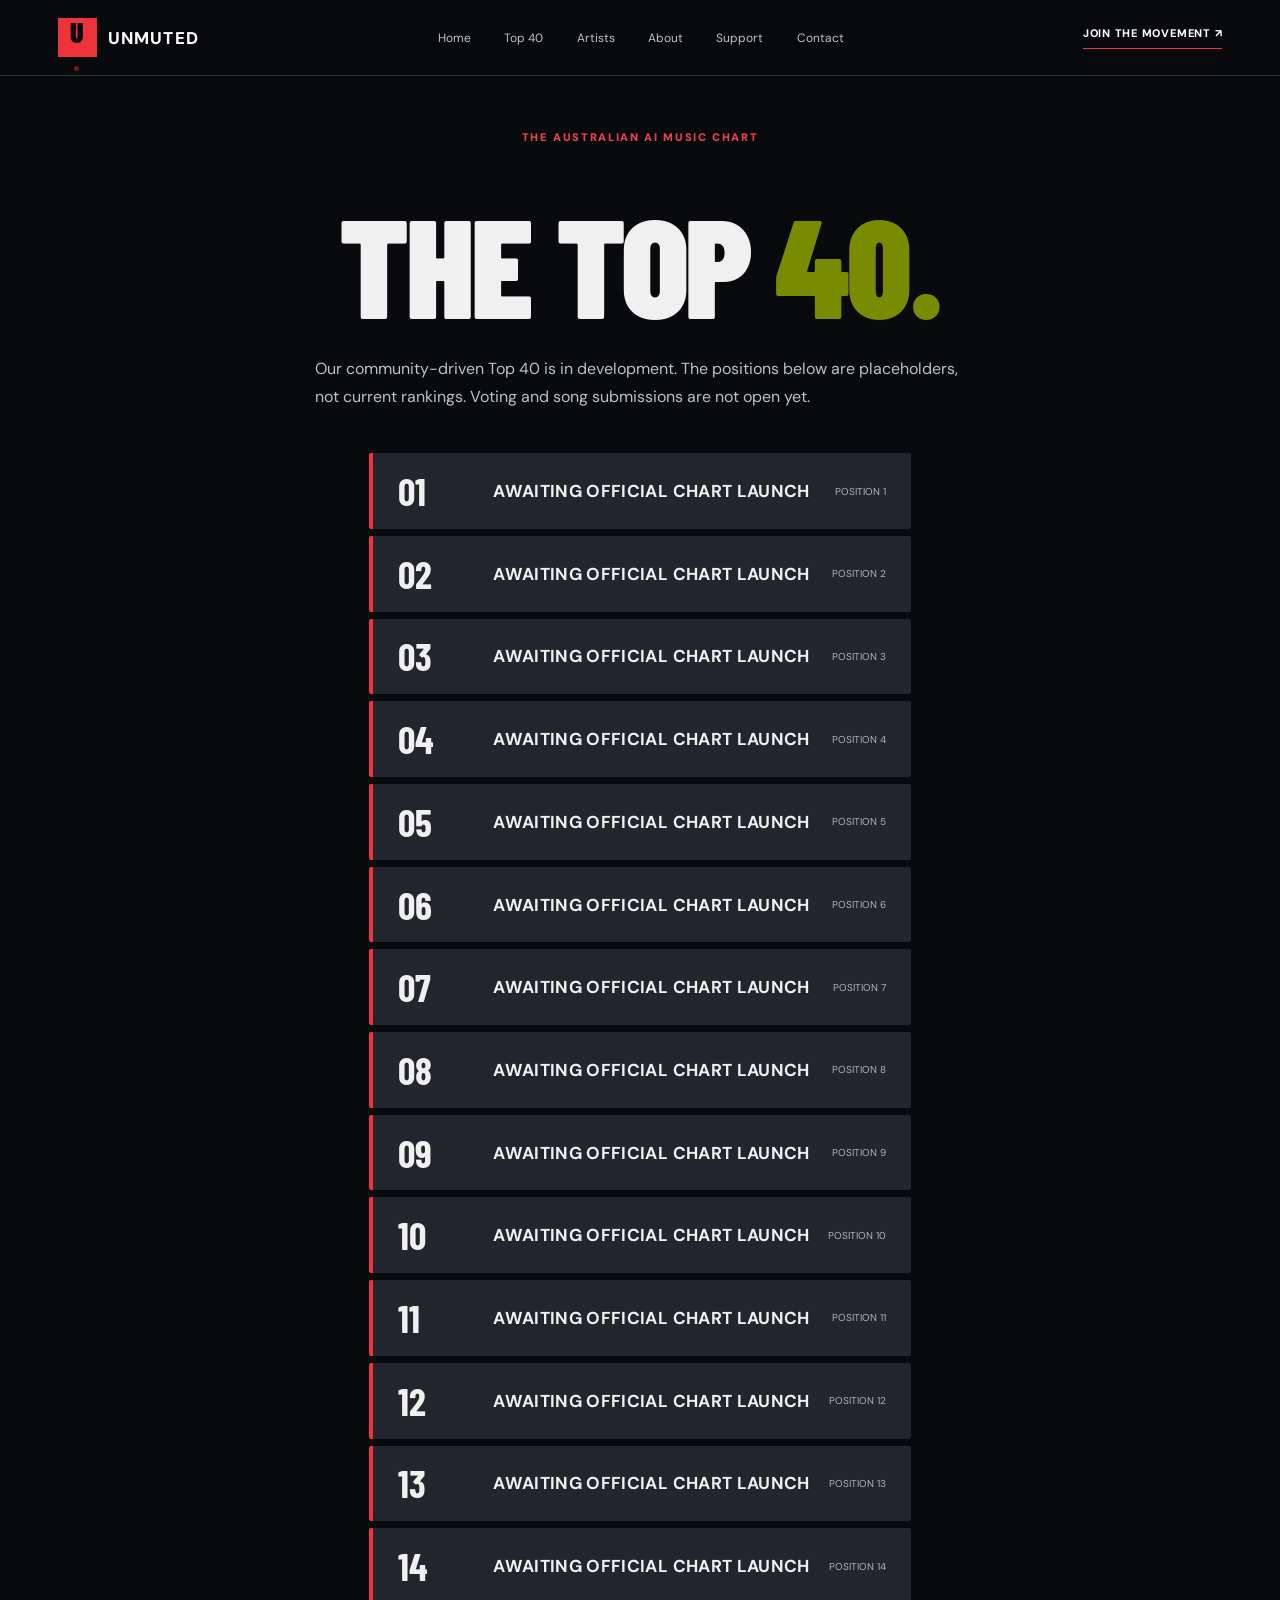
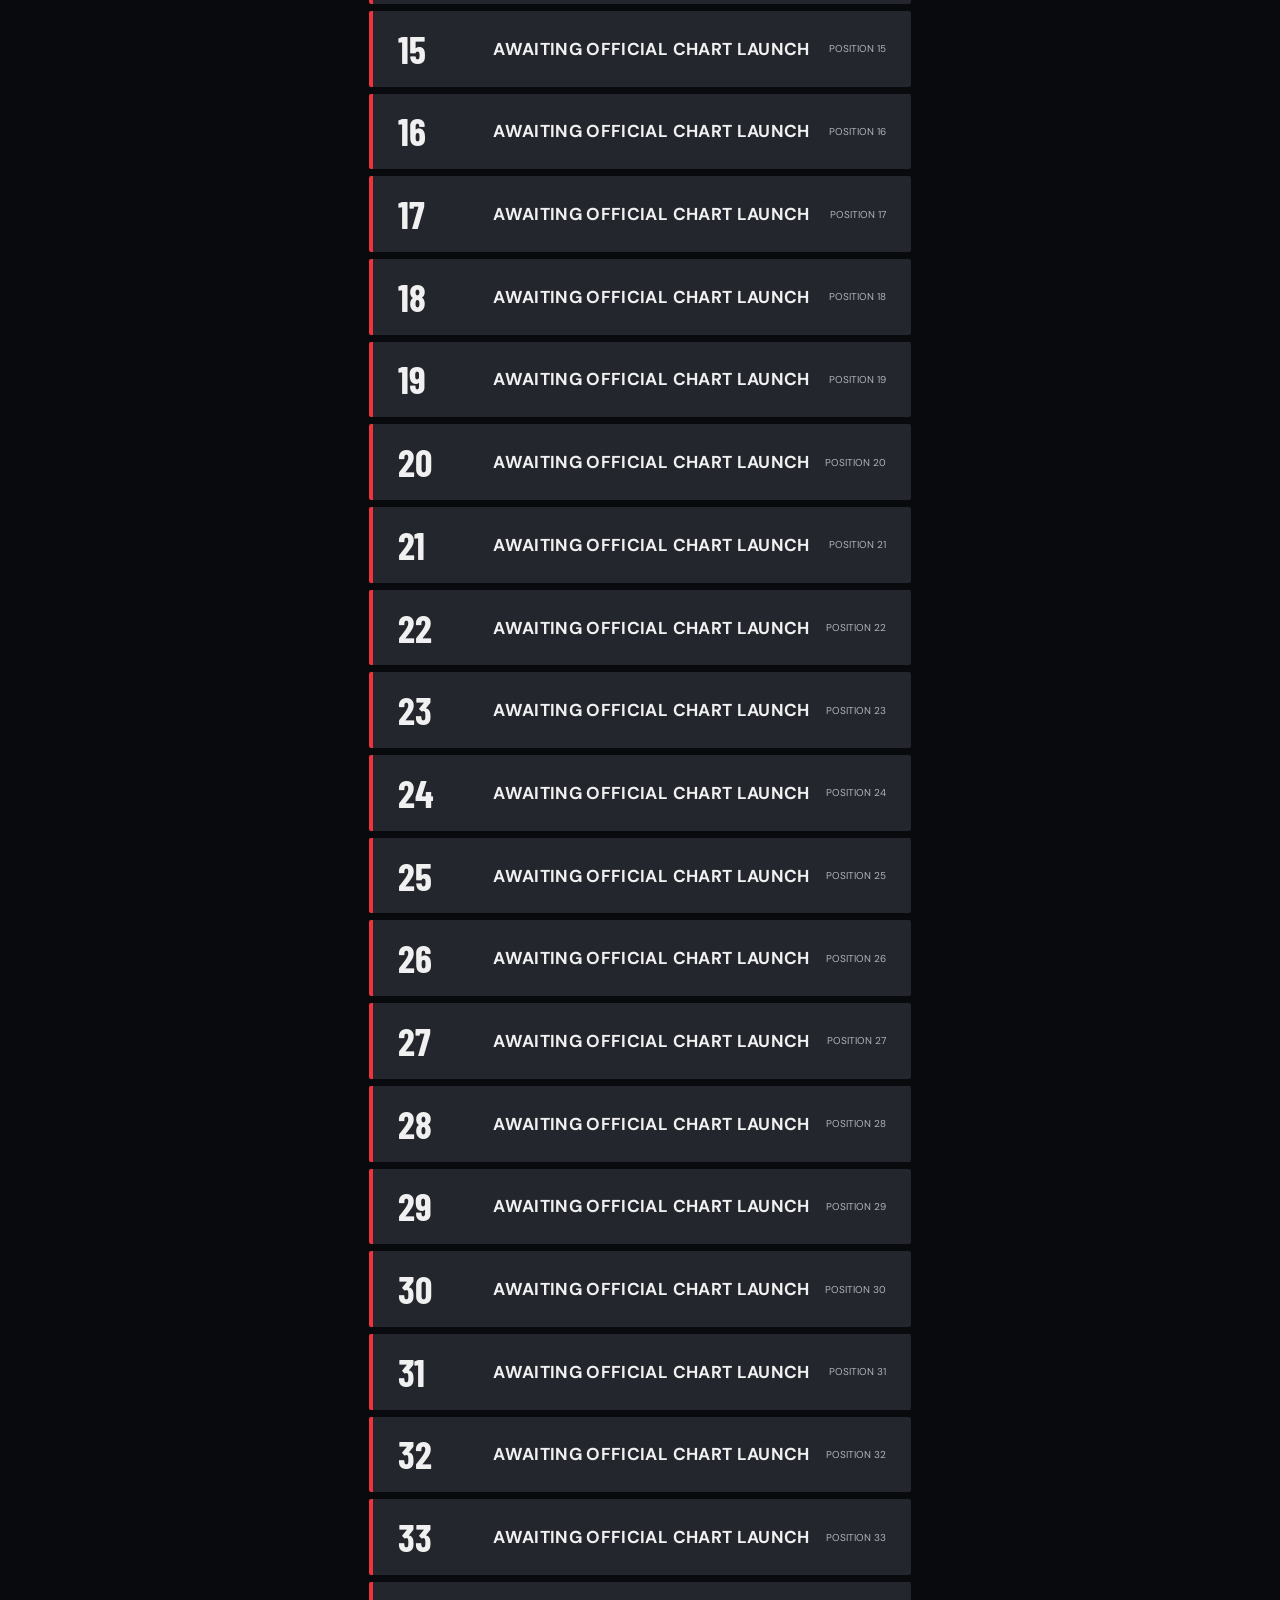
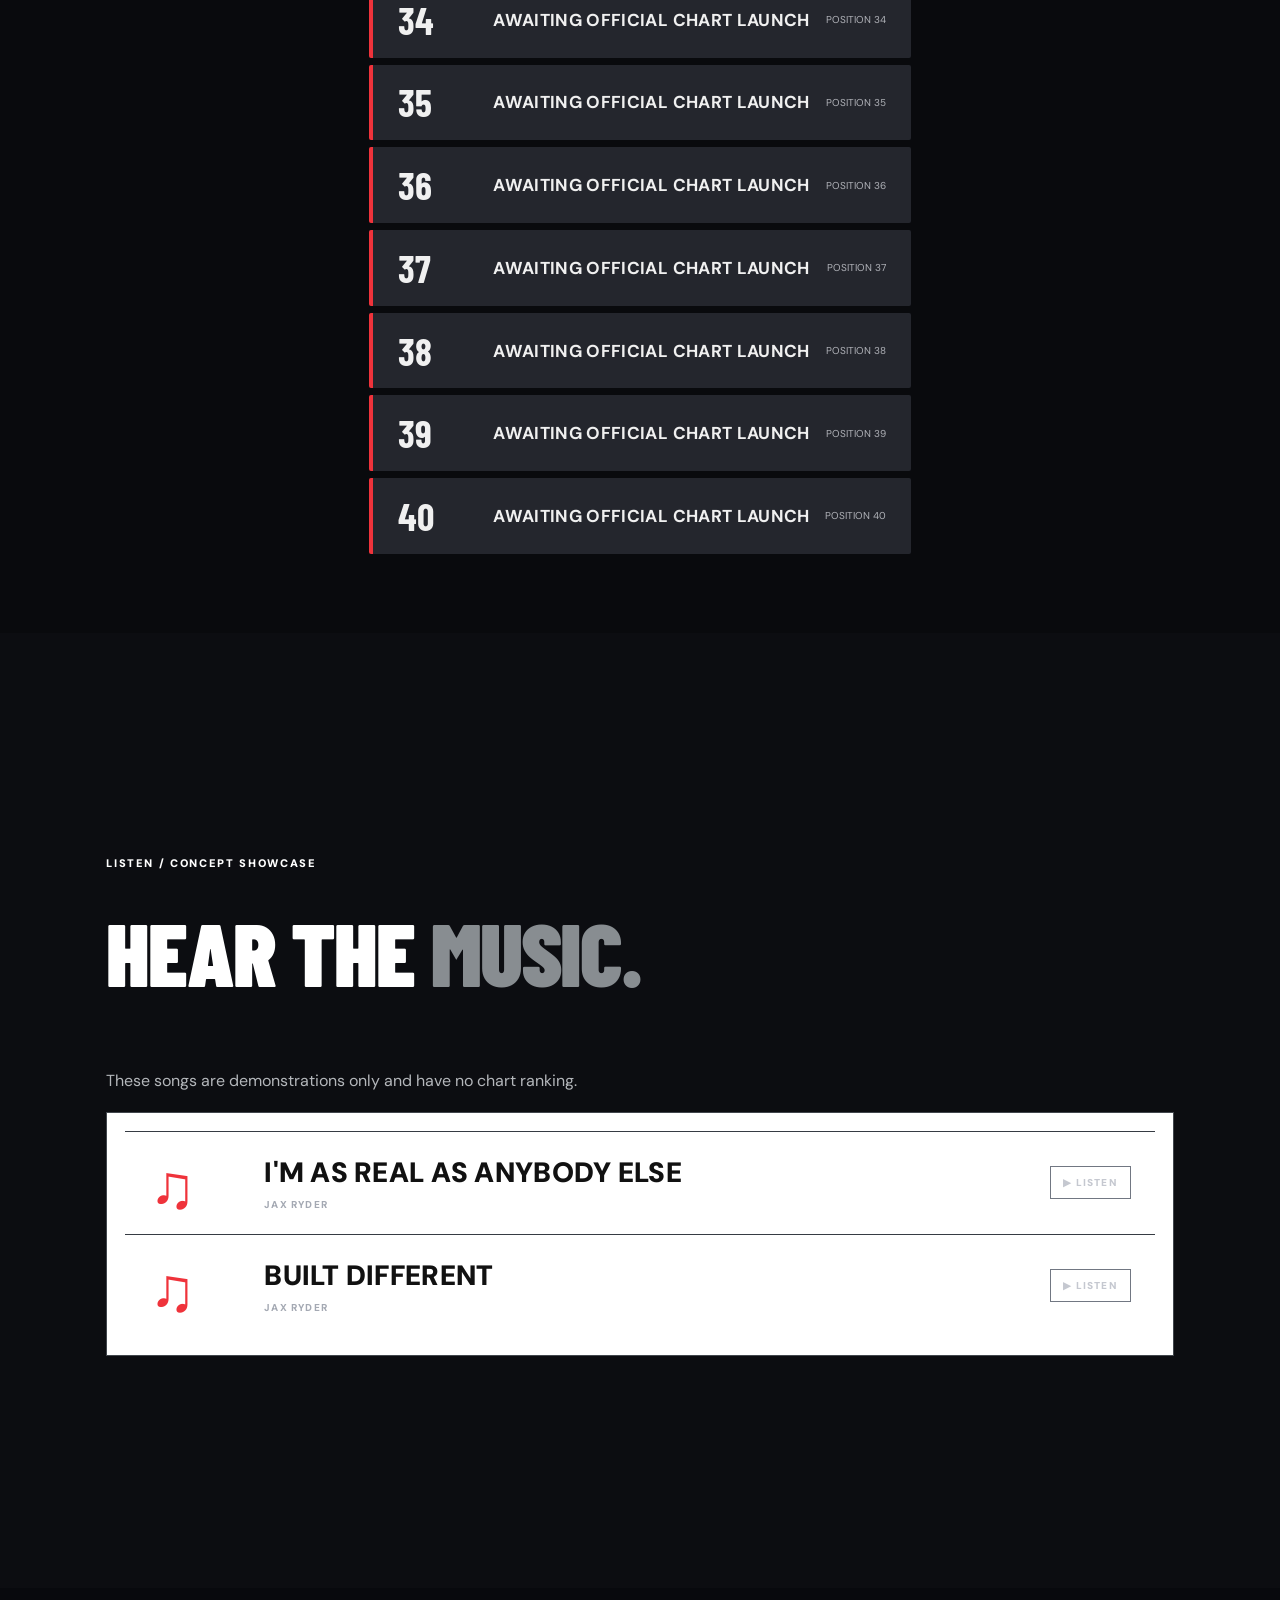
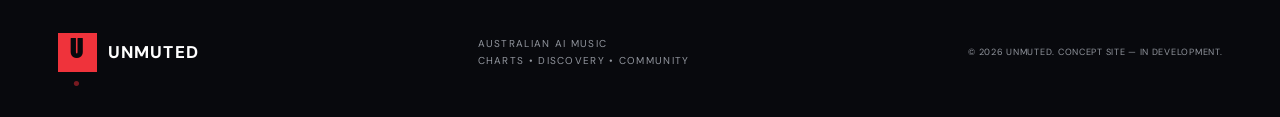
==== commit 606ad91f: "Make Top 40 outer background distinctly near-black while retaining grey chart panels" ====
--- a/charts.html
+++ b/charts.html
@@ -1 +1 @@
-<!doctype html><html lang="en-AU"><head><meta charset="UTF-8"><meta name="viewport" content="width=device-width,initial-scale=1"><meta name="description" content="UNMUTED — Australian AI music discovery and charts. Prototype in development."><title>Australian AI Top 40 — UNMUTED</title><link rel="stylesheet" href="styles.css"><link rel="stylesheet" href="home.css"><style>/* Only the outer Top 40 page background changes; chart panels and green 40 stay unchanged. */body.charts-page-body{background:#14171c}body.charts-page-body .chart-page{background:#14171c}</style></head><body class="charts-page-body"><header class="site-header"><a class="brand" href="index.html"><span class="brand-mark">U<span class="brand-dot">.</span></span><span>UNMUTED</span></a><nav aria-label="Main navigation"><a href="index.html">Home</a><a href="charts.html">Top 40</a><a href="vision.html#artists">Artists</a><a href="vision.html#mission">About</a><a href="vision.html#partners">Support</a><a href="vision.html#contact">Contact</a></nav><a class="header-action" href="https://discord.gg/mmGmFVaDnY">JOIN THE MOVEMENT ↗</a></header><main><section class="section home-chart chart-page"><div class="section-kicker">THE AUSTRALIAN AI MUSIC CHART</div><h1>THE TOP <em>40.</em></h1><p>Our community-driven Top 40 is in development. The positions below are placeholders, not current rankings. Voting and song submissions are not open yet.</p><div class="home-chart-list"><div class="home-chart-row"><strong>01</strong><span>AWAITING OFFICIAL CHART LAUNCH</span><small>POSITION 1</small></div><div class="home-chart-row"><strong>02</strong><span>AWAITING OFFICIAL CHART LAUNCH</span><small>POSITION 2</small></div><div class="home-chart-row"><strong>03</strong><span>AWAITING OFFICIAL CHART LAUNCH</span><small>POSITION 3</small></div><div class="home-chart-row"><strong>04</strong><span>AWAITING OFFICIAL CHART LAUNCH</span><small>POSITION 4</small></div><div class="home-chart-row"><strong>05</strong><span>AWAITING OFFICIAL CHART LAUNCH</span><small>POSITION 5</small></div><div class="home-chart-row"><strong>06</strong><span>AWAITING OFFICIAL CHART LAUNCH</span><small>POSITION 6</small></div><div class="home-chart-row"><strong>07</strong><span>AWAITING OFFICIAL CHART LAUNCH</span><small>POSITION 7</small></div><div class="home-chart-row"><strong>08</strong><span>AWAITING OFFICIAL CHART LAUNCH</span><small>POSITION 8</small></div><div class="home-chart-row"><strong>09</strong><span>AWAITING OFFICIAL CHART LAUNCH</span><small>POSITION 9</small></div><div class="home-chart-row"><strong>10</strong><span>AWAITING OFFICIAL CHART LAUNCH</span><small>POSITION 10</small></div><div class="home-chart-row"><strong>11</strong><span>AWAITING OFFICIAL CHART LAUNCH</span><small>POSITION 11</small></div><div class="home-chart-row"><strong>12</strong><span>AWAITING OFFICIAL CHART LAUNCH</span><small>POSITION 12</small></div><div class="home-chart-row"><strong>13</strong><span>AWAITING OFFICIAL CHART LAUNCH</span><small>POSITION 13</small></div><div class="home-chart-row"><strong>14</strong><span>AWAITING OFFICIAL CHART LAUNCH</span><small>POSITION 14</small></div><div class="home-chart-row"><strong>15</strong><span>AWAITING OFFICIAL CHART LAUNCH</span><small>POSITION 15</small></div><div class="home-chart-row"><strong>16</strong><span>AWAITING OFFICIAL CHART LAUNCH</span><small>POSITION 16</small></div><div class="home-chart-row"><strong>17</strong><span>AWAITING OFFICIAL CHART LAUNCH</span><small>POSITION 17</small></div><div class="home-chart-row"><strong>18</strong><span>AWAITING OFFICIAL CHART LAUNCH</span><small>POSITION 18</small></div><div class="home-chart-row"><strong>19</strong><span>AWAITING OFFICIAL CHART LAUNCH</span><small>POSITION 19</small></div><div class="home-chart-row"><strong>20</strong><span>AWAITING OFFICIAL CHART LAUNCH</span><small>POSITION 20</small></div><div class="home-chart-row"><strong>21</strong><span>AWAITING OFFICIAL CHART LAUNCH</span><small>POSITION 21</small></div><div class="home-chart-row"><strong>22</strong><span>AWAITING OFFICIAL CHART LAUNCH</span><small>POSITION 22</small></div><div class="home-chart-row"><strong>23</strong><span>AWAITING OFFICIAL CHART LAUNCH</span><small>POSITION 23</small></div><div class="home-chart-row"><strong>24</strong><span>AWAITING OFFICIAL CHART LAUNCH</span><small>POSITION 24</small></div><div class="home-chart-row"><strong>25</strong><span>AWAITING OFFICIAL CHART LAUNCH</span><small>POSITION 25</small></div><div class="home-chart-row"><strong>26</strong><span>AWAITING OFFICIAL CHART LAUNCH</span><small>POSITION 26</small></div><div class="home-chart-row"><strong>27</strong><span>AWAITING OFFICIAL CHART LAUNCH</span><small>POSITION 27</small></div><div class="home-chart-row"><strong>28</strong><span>AWAITING OFFICIAL CHART LAUNCH</span><small>POSITION 28</small></div><div class="home-chart-row"><strong>29</strong><span>AWAITING OFFICIAL CHART LAUNCH</span><small>POSITION 29</small></div><div class="home-chart-row"><strong>30</strong><span>AWAITING OFFICIAL CHART LAUNCH</span><small>POSITION 30</small></div><div class="home-chart-row"><strong>31</strong><span>AWAITING OFFICIAL CHART LAUNCH</span><small>POSITION 31</small></div><div class="home-chart-row"><strong>32</strong><span>AWAITING OFFICIAL CHART LAUNCH</span><small>POSITION 32</small></div><div class="home-chart-row"><strong>33</strong><span>AWAITING OFFICIAL CHART LAUNCH</span><small>POSITION 33</small></div><div class="home-chart-row"><strong>34</strong><span>AWAITING OFFICIAL CHART LAUNCH</span><small>POSITION 34</small></div><div class="home-chart-row"><strong>35</strong><span>AWAITING OFFICIAL CHART LAUNCH</span><small>POSITION 35</small></div><div class="home-chart-row"><strong>36</strong><span>AWAITING OFFICIAL CHART LAUNCH</span><small>POSITION 36</small></div><div class="home-chart-row"><strong>37</strong><span>AWAITING OFFICIAL CHART LAUNCH</span><small>POSITION 37</small></div><div class="home-chart-row"><strong>38</strong><span>AWAITING OFFICIAL CHART LAUNCH</span><small>POSITION 38</small></div><div class="home-chart-row"><strong>39</strong><span>AWAITING OFFICIAL CHART LAUNCH</span><small>POSITION 39</small></div><div class="home-chart-row"><strong>40</strong><span>AWAITING OFFICIAL CHART LAUNCH</span><small>POSITION 40</small></div></div></section><section class="section home-feature"><div class="section-kicker">LISTEN / CONCEPT SHOWCASE</div><h2>HEAR THE <span>MUSIC.</span></h2><p>These songs are demonstrations only and have no chart ranking.</p><div class="chart-preview-panel"><button class="chart-preview-row chart-demo-select" type="button" data-demo-track="real" aria-pressed="false"><span class="chart-rank">♫</span><span class="chart-song"><strong>I'M AS REAL AS ANYBODY ELSE</strong><small>JAX RYDER</small></span><span class="chart-status">▶ LISTEN</span></button><button class="chart-preview-row chart-demo-select" type="button" data-demo-track="built" aria-pressed="false"><span class="chart-rank">♫</span><span class="chart-song"><strong>BUILT DIFFERENT</strong><small>JAX RYDER</small></span><span class="chart-status">▶ LISTEN</span></button><div class="chart-demo-player" id="chart-demo-player" hidden><div class="chart-demo-player-heading"><span>NOW PLAYING / DEMONSTRATION</span><strong id="chart-demo-title"></strong></div><audio id="chart-demo-audio" controls preload="none"></audio><p>Listening does not cast a vote.</p></div></div></section></main><footer><a class="brand footer-brand" href="index.html"><span class="brand-mark">U<span class="brand-dot">.</span></span><span>UNMUTED</span></a><p>AUSTRALIAN AI MUSIC<br>CHARTS • DISCOVERY • COMMUNITY</p><span>© <span id="year">2026</span> UNMUTED. CONCEPT SITE — IN DEVELOPMENT.</span></footer><script src="script.js"></script></body></html>+<!doctype html><html lang="en-AU"><head><meta charset="UTF-8"><meta name="viewport" content="width=device-width,initial-scale=1"><meta name="description" content="UNMUTED — Australian AI music discovery and charts. Prototype in development."><title>Australian AI Top 40 — UNMUTED</title><link rel="stylesheet" href="styles.css"><link rel="stylesheet" href="home.css"><style>/* Only the outer Top 40 page background changes; chart panels and green 40 stay unchanged. */body.charts-page-body{background:#090a0d}body.charts-page-body .chart-page{background:#090a0d}</style></head><body class="charts-page-body"><header class="site-header"><a class="brand" href="index.html"><span class="brand-mark">U<span class="brand-dot">.</span></span><span>UNMUTED</span></a><nav aria-label="Main navigation"><a href="index.html">Home</a><a href="charts.html">Top 40</a><a href="vision.html#artists">Artists</a><a href="vision.html#mission">About</a><a href="vision.html#partners">Support</a><a href="vision.html#contact">Contact</a></nav><a class="header-action" href="https://discord.gg/mmGmFVaDnY">JOIN THE MOVEMENT ↗</a></header><main><section class="section home-chart chart-page"><div class="section-kicker">THE AUSTRALIAN AI MUSIC CHART</div><h1>THE TOP <em>40.</em></h1><p>Our community-driven Top 40 is in development. The positions below are placeholders, not current rankings. Voting and song submissions are not open yet.</p><div class="home-chart-list"><div class="home-chart-row"><strong>01</strong><span>AWAITING OFFICIAL CHART LAUNCH</span><small>POSITION 1</small></div><div class="home-chart-row"><strong>02</strong><span>AWAITING OFFICIAL CHART LAUNCH</span><small>POSITION 2</small></div><div class="home-chart-row"><strong>03</strong><span>AWAITING OFFICIAL CHART LAUNCH</span><small>POSITION 3</small></div><div class="home-chart-row"><strong>04</strong><span>AWAITING OFFICIAL CHART LAUNCH</span><small>POSITION 4</small></div><div class="home-chart-row"><strong>05</strong><span>AWAITING OFFICIAL CHART LAUNCH</span><small>POSITION 5</small></div><div class="home-chart-row"><strong>06</strong><span>AWAITING OFFICIAL CHART LAUNCH</span><small>POSITION 6</small></div><div class="home-chart-row"><strong>07</strong><span>AWAITING OFFICIAL CHART LAUNCH</span><small>POSITION 7</small></div><div class="home-chart-row"><strong>08</strong><span>AWAITING OFFICIAL CHART LAUNCH</span><small>POSITION 8</small></div><div class="home-chart-row"><strong>09</strong><span>AWAITING OFFICIAL CHART LAUNCH</span><small>POSITION 9</small></div><div class="home-chart-row"><strong>10</strong><span>AWAITING OFFICIAL CHART LAUNCH</span><small>POSITION 10</small></div><div class="home-chart-row"><strong>11</strong><span>AWAITING OFFICIAL CHART LAUNCH</span><small>POSITION 11</small></div><div class="home-chart-row"><strong>12</strong><span>AWAITING OFFICIAL CHART LAUNCH</span><small>POSITION 12</small></div><div class="home-chart-row"><strong>13</strong><span>AWAITING OFFICIAL CHART LAUNCH</span><small>POSITION 13</small></div><div class="home-chart-row"><strong>14</strong><span>AWAITING OFFICIAL CHART LAUNCH</span><small>POSITION 14</small></div><div class="home-chart-row"><strong>15</strong><span>AWAITING OFFICIAL CHART LAUNCH</span><small>POSITION 15</small></div><div class="home-chart-row"><strong>16</strong><span>AWAITING OFFICIAL CHART LAUNCH</span><small>POSITION 16</small></div><div class="home-chart-row"><strong>17</strong><span>AWAITING OFFICIAL CHART LAUNCH</span><small>POSITION 17</small></div><div class="home-chart-row"><strong>18</strong><span>AWAITING OFFICIAL CHART LAUNCH</span><small>POSITION 18</small></div><div class="home-chart-row"><strong>19</strong><span>AWAITING OFFICIAL CHART LAUNCH</span><small>POSITION 19</small></div><div class="home-chart-row"><strong>20</strong><span>AWAITING OFFICIAL CHART LAUNCH</span><small>POSITION 20</small></div><div class="home-chart-row"><strong>21</strong><span>AWAITING OFFICIAL CHART LAUNCH</span><small>POSITION 21</small></div><div class="home-chart-row"><strong>22</strong><span>AWAITING OFFICIAL CHART LAUNCH</span><small>POSITION 22</small></div><div class="home-chart-row"><strong>23</strong><span>AWAITING OFFICIAL CHART LAUNCH</span><small>POSITION 23</small></div><div class="home-chart-row"><strong>24</strong><span>AWAITING OFFICIAL CHART LAUNCH</span><small>POSITION 24</small></div><div class="home-chart-row"><strong>25</strong><span>AWAITING OFFICIAL CHART LAUNCH</span><small>POSITION 25</small></div><div class="home-chart-row"><strong>26</strong><span>AWAITING OFFICIAL CHART LAUNCH</span><small>POSITION 26</small></div><div class="home-chart-row"><strong>27</strong><span>AWAITING OFFICIAL CHART LAUNCH</span><small>POSITION 27</small></div><div class="home-chart-row"><strong>28</strong><span>AWAITING OFFICIAL CHART LAUNCH</span><small>POSITION 28</small></div><div class="home-chart-row"><strong>29</strong><span>AWAITING OFFICIAL CHART LAUNCH</span><small>POSITION 29</small></div><div class="home-chart-row"><strong>30</strong><span>AWAITING OFFICIAL CHART LAUNCH</span><small>POSITION 30</small></div><div class="home-chart-row"><strong>31</strong><span>AWAITING OFFICIAL CHART LAUNCH</span><small>POSITION 31</small></div><div class="home-chart-row"><strong>32</strong><span>AWAITING OFFICIAL CHART LAUNCH</span><small>POSITION 32</small></div><div class="home-chart-row"><strong>33</strong><span>AWAITING OFFICIAL CHART LAUNCH</span><small>POSITION 33</small></div><div class="home-chart-row"><strong>34</strong><span>AWAITING OFFICIAL CHART LAUNCH</span><small>POSITION 34</small></div><div class="home-chart-row"><strong>35</strong><span>AWAITING OFFICIAL CHART LAUNCH</span><small>POSITION 35</small></div><div class="home-chart-row"><strong>36</strong><span>AWAITING OFFICIAL CHART LAUNCH</span><small>POSITION 36</small></div><div class="home-chart-row"><strong>37</strong><span>AWAITING OFFICIAL CHART LAUNCH</span><small>POSITION 37</small></div><div class="home-chart-row"><strong>38</strong><span>AWAITING OFFICIAL CHART LAUNCH</span><small>POSITION 38</small></div><div class="home-chart-row"><strong>39</strong><span>AWAITING OFFICIAL CHART LAUNCH</span><small>POSITION 39</small></div><div class="home-chart-row"><strong>40</strong><span>AWAITING OFFICIAL CHART LAUNCH</span><small>POSITION 40</small></div></div></section><section class="section home-feature"><div class="section-kicker">LISTEN / CONCEPT SHOWCASE</div><h2>HEAR THE <span>MUSIC.</span></h2><p>These songs are demonstrations only and have no chart ranking.</p><div class="chart-preview-panel"><button class="chart-preview-row chart-demo-select" type="button" data-demo-track="real" aria-pressed="false"><span class="chart-rank">♫</span><span class="chart-song"><strong>I'M AS REAL AS ANYBODY ELSE</strong><small>JAX RYDER</small></span><span class="chart-status">▶ LISTEN</span></button><button class="chart-preview-row chart-demo-select" type="button" data-demo-track="built" aria-pressed="false"><span class="chart-rank">♫</span><span class="chart-song"><strong>BUILT DIFFERENT</strong><small>JAX RYDER</small></span><span class="chart-status">▶ LISTEN</span></button><div class="chart-demo-player" id="chart-demo-player" hidden><div class="chart-demo-player-heading"><span>NOW PLAYING / DEMONSTRATION</span><strong id="chart-demo-title"></strong></div><audio id="chart-demo-audio" controls preload="none"></audio><p>Listening does not cast a vote.</p></div></div></section></main><footer><a class="brand footer-brand" href="index.html"><span class="brand-mark">U<span class="brand-dot">.</span></span><span>UNMUTED</span></a><p>AUSTRALIAN AI MUSIC<br>CHARTS • DISCOVERY • COMMUNITY</p><span>© <span id="year">2026</span> UNMUTED. CONCEPT SITE — IN DEVELOPMENT.</span></footer><script src="script.js"></script></body></html>
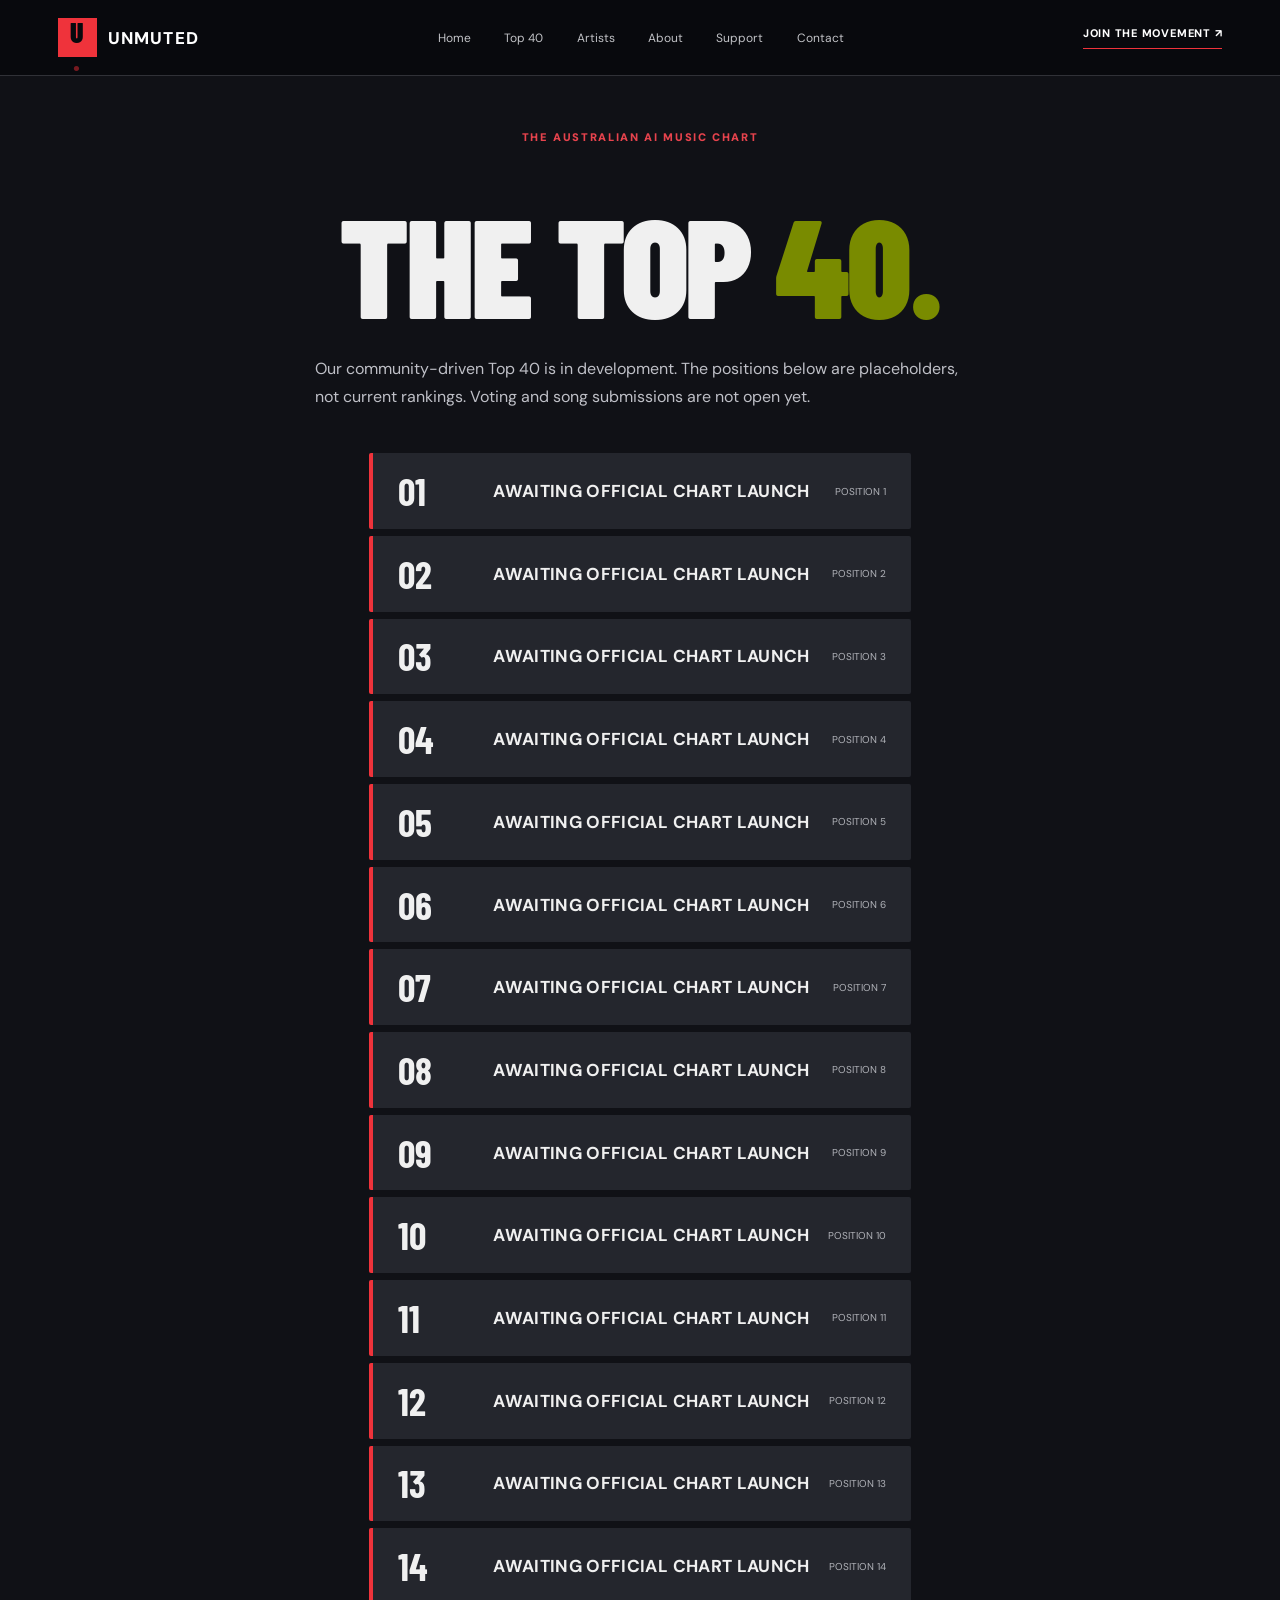
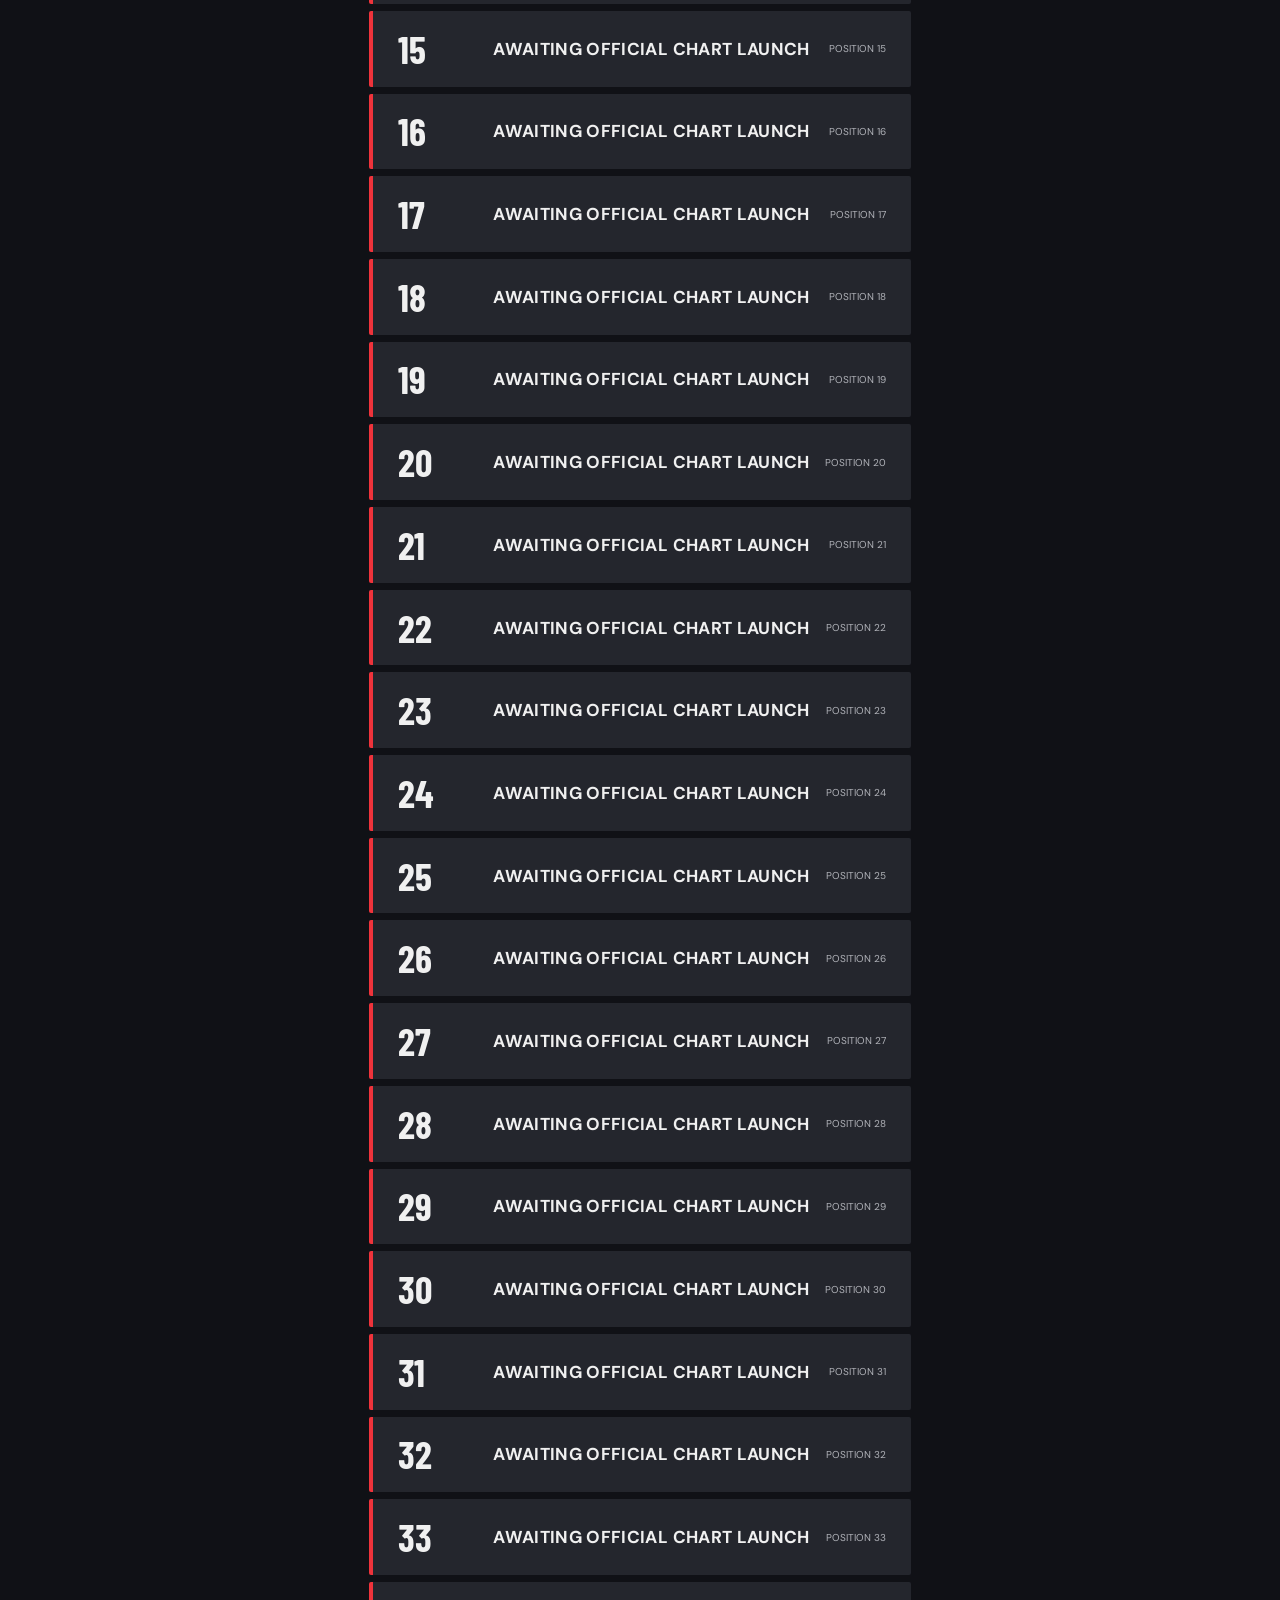
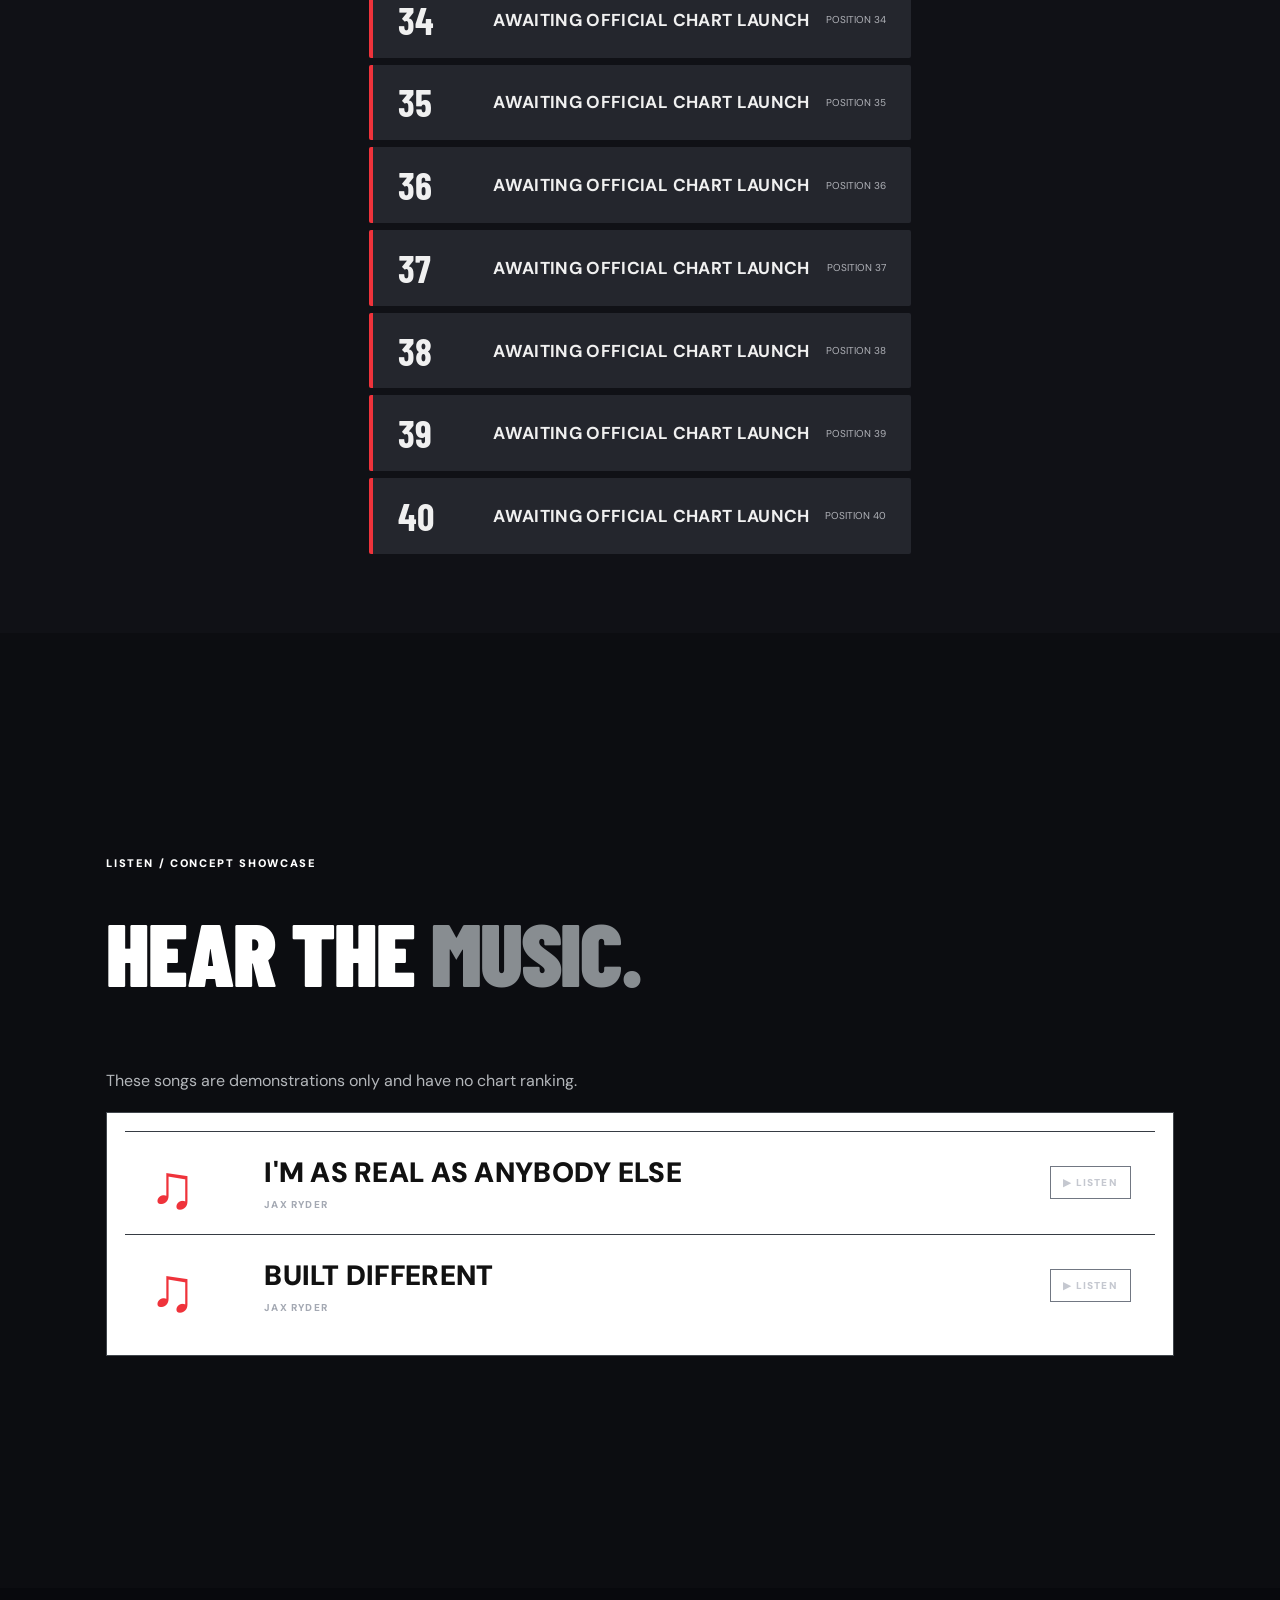
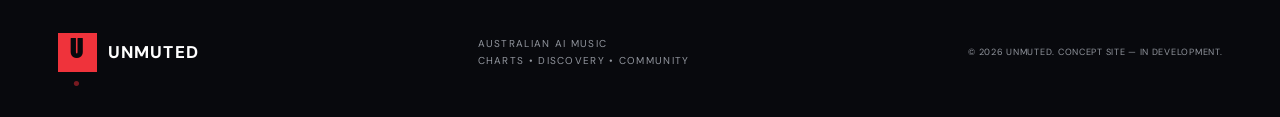
==== commit b32e0ca1: "Match Top 40 outer background exactly to homepage #101116" ====
--- a/charts.html
+++ b/charts.html
@@ -1 +1 @@
-<!doctype html><html lang="en-AU"><head><meta charset="UTF-8"><meta name="viewport" content="width=device-width,initial-scale=1"><meta name="description" content="UNMUTED — Australian AI music discovery and charts. Prototype in development."><title>Australian AI Top 40 — UNMUTED</title><link rel="stylesheet" href="styles.css"><link rel="stylesheet" href="home.css"><style>/* Only the outer Top 40 page background changes; chart panels and green 40 stay unchanged. */body.charts-page-body{background:#090a0d}body.charts-page-body .chart-page{background:#090a0d}</style></head><body class="charts-page-body"><header class="site-header"><a class="brand" href="index.html"><span class="brand-mark">U<span class="brand-dot">.</span></span><span>UNMUTED</span></a><nav aria-label="Main navigation"><a href="index.html">Home</a><a href="charts.html">Top 40</a><a href="vision.html#artists">Artists</a><a href="vision.html#mission">About</a><a href="vision.html#partners">Support</a><a href="vision.html#contact">Contact</a></nav><a class="header-action" href="https://discord.gg/mmGmFVaDnY">JOIN THE MOVEMENT ↗</a></header><main><section class="section home-chart chart-page"><div class="section-kicker">THE AUSTRALIAN AI MUSIC CHART</div><h1>THE TOP <em>40.</em></h1><p>Our community-driven Top 40 is in development. The positions below are placeholders, not current rankings. Voting and song submissions are not open yet.</p><div class="home-chart-list"><div class="home-chart-row"><strong>01</strong><span>AWAITING OFFICIAL CHART LAUNCH</span><small>POSITION 1</small></div><div class="home-chart-row"><strong>02</strong><span>AWAITING OFFICIAL CHART LAUNCH</span><small>POSITION 2</small></div><div class="home-chart-row"><strong>03</strong><span>AWAITING OFFICIAL CHART LAUNCH</span><small>POSITION 3</small></div><div class="home-chart-row"><strong>04</strong><span>AWAITING OFFICIAL CHART LAUNCH</span><small>POSITION 4</small></div><div class="home-chart-row"><strong>05</strong><span>AWAITING OFFICIAL CHART LAUNCH</span><small>POSITION 5</small></div><div class="home-chart-row"><strong>06</strong><span>AWAITING OFFICIAL CHART LAUNCH</span><small>POSITION 6</small></div><div class="home-chart-row"><strong>07</strong><span>AWAITING OFFICIAL CHART LAUNCH</span><small>POSITION 7</small></div><div class="home-chart-row"><strong>08</strong><span>AWAITING OFFICIAL CHART LAUNCH</span><small>POSITION 8</small></div><div class="home-chart-row"><strong>09</strong><span>AWAITING OFFICIAL CHART LAUNCH</span><small>POSITION 9</small></div><div class="home-chart-row"><strong>10</strong><span>AWAITING OFFICIAL CHART LAUNCH</span><small>POSITION 10</small></div><div class="home-chart-row"><strong>11</strong><span>AWAITING OFFICIAL CHART LAUNCH</span><small>POSITION 11</small></div><div class="home-chart-row"><strong>12</strong><span>AWAITING OFFICIAL CHART LAUNCH</span><small>POSITION 12</small></div><div class="home-chart-row"><strong>13</strong><span>AWAITING OFFICIAL CHART LAUNCH</span><small>POSITION 13</small></div><div class="home-chart-row"><strong>14</strong><span>AWAITING OFFICIAL CHART LAUNCH</span><small>POSITION 14</small></div><div class="home-chart-row"><strong>15</strong><span>AWAITING OFFICIAL CHART LAUNCH</span><small>POSITION 15</small></div><div class="home-chart-row"><strong>16</strong><span>AWAITING OFFICIAL CHART LAUNCH</span><small>POSITION 16</small></div><div class="home-chart-row"><strong>17</strong><span>AWAITING OFFICIAL CHART LAUNCH</span><small>POSITION 17</small></div><div class="home-chart-row"><strong>18</strong><span>AWAITING OFFICIAL CHART LAUNCH</span><small>POSITION 18</small></div><div class="home-chart-row"><strong>19</strong><span>AWAITING OFFICIAL CHART LAUNCH</span><small>POSITION 19</small></div><div class="home-chart-row"><strong>20</strong><span>AWAITING OFFICIAL CHART LAUNCH</span><small>POSITION 20</small></div><div class="home-chart-row"><strong>21</strong><span>AWAITING OFFICIAL CHART LAUNCH</span><small>POSITION 21</small></div><div class="home-chart-row"><strong>22</strong><span>AWAITING OFFICIAL CHART LAUNCH</span><small>POSITION 22</small></div><div class="home-chart-row"><strong>23</strong><span>AWAITING OFFICIAL CHART LAUNCH</span><small>POSITION 23</small></div><div class="home-chart-row"><strong>24</strong><span>AWAITING OFFICIAL CHART LAUNCH</span><small>POSITION 24</small></div><div class="home-chart-row"><strong>25</strong><span>AWAITING OFFICIAL CHART LAUNCH</span><small>POSITION 25</small></div><div class="home-chart-row"><strong>26</strong><span>AWAITING OFFICIAL CHART LAUNCH</span><small>POSITION 26</small></div><div class="home-chart-row"><strong>27</strong><span>AWAITING OFFICIAL CHART LAUNCH</span><small>POSITION 27</small></div><div class="home-chart-row"><strong>28</strong><span>AWAITING OFFICIAL CHART LAUNCH</span><small>POSITION 28</small></div><div class="home-chart-row"><strong>29</strong><span>AWAITING OFFICIAL CHART LAUNCH</span><small>POSITION 29</small></div><div class="home-chart-row"><strong>30</strong><span>AWAITING OFFICIAL CHART LAUNCH</span><small>POSITION 30</small></div><div class="home-chart-row"><strong>31</strong><span>AWAITING OFFICIAL CHART LAUNCH</span><small>POSITION 31</small></div><div class="home-chart-row"><strong>32</strong><span>AWAITING OFFICIAL CHART LAUNCH</span><small>POSITION 32</small></div><div class="home-chart-row"><strong>33</strong><span>AWAITING OFFICIAL CHART LAUNCH</span><small>POSITION 33</small></div><div class="home-chart-row"><strong>34</strong><span>AWAITING OFFICIAL CHART LAUNCH</span><small>POSITION 34</small></div><div class="home-chart-row"><strong>35</strong><span>AWAITING OFFICIAL CHART LAUNCH</span><small>POSITION 35</small></div><div class="home-chart-row"><strong>36</strong><span>AWAITING OFFICIAL CHART LAUNCH</span><small>POSITION 36</small></div><div class="home-chart-row"><strong>37</strong><span>AWAITING OFFICIAL CHART LAUNCH</span><small>POSITION 37</small></div><div class="home-chart-row"><strong>38</strong><span>AWAITING OFFICIAL CHART LAUNCH</span><small>POSITION 38</small></div><div class="home-chart-row"><strong>39</strong><span>AWAITING OFFICIAL CHART LAUNCH</span><small>POSITION 39</small></div><div class="home-chart-row"><strong>40</strong><span>AWAITING OFFICIAL CHART LAUNCH</span><small>POSITION 40</small></div></div></section><section class="section home-feature"><div class="section-kicker">LISTEN / CONCEPT SHOWCASE</div><h2>HEAR THE <span>MUSIC.</span></h2><p>These songs are demonstrations only and have no chart ranking.</p><div class="chart-preview-panel"><button class="chart-preview-row chart-demo-select" type="button" data-demo-track="real" aria-pressed="false"><span class="chart-rank">♫</span><span class="chart-song"><strong>I'M AS REAL AS ANYBODY ELSE</strong><small>JAX RYDER</small></span><span class="chart-status">▶ LISTEN</span></button><button class="chart-preview-row chart-demo-select" type="button" data-demo-track="built" aria-pressed="false"><span class="chart-rank">♫</span><span class="chart-song"><strong>BUILT DIFFERENT</strong><small>JAX RYDER</small></span><span class="chart-status">▶ LISTEN</span></button><div class="chart-demo-player" id="chart-demo-player" hidden><div class="chart-demo-player-heading"><span>NOW PLAYING / DEMONSTRATION</span><strong id="chart-demo-title"></strong></div><audio id="chart-demo-audio" controls preload="none"></audio><p>Listening does not cast a vote.</p></div></div></section></main><footer><a class="brand footer-brand" href="index.html"><span class="brand-mark">U<span class="brand-dot">.</span></span><span>UNMUTED</span></a><p>AUSTRALIAN AI MUSIC<br>CHARTS • DISCOVERY • COMMUNITY</p><span>© <span id="year">2026</span> UNMUTED. CONCEPT SITE — IN DEVELOPMENT.</span></footer><script src="script.js"></script></body></html>+<!doctype html><html lang="en-AU"><head><meta charset="UTF-8"><meta name="viewport" content="width=device-width,initial-scale=1"><meta name="description" content="UNMUTED — Australian AI music discovery and charts. Prototype in development."><title>Australian AI Top 40 — UNMUTED</title><link rel="stylesheet" href="styles.css"><link rel="stylesheet" href="home.css"><style>/* Only the outer Top 40 page background changes; chart panels and green 40 stay unchanged. */body.charts-page-body{background:#101116}body.charts-page-body .chart-page{background:#101116}</style></head><body class="charts-page-body"><header class="site-header"><a class="brand" href="index.html"><span class="brand-mark">U<span class="brand-dot">.</span></span><span>UNMUTED</span></a><nav aria-label="Main navigation"><a href="index.html">Home</a><a href="charts.html">Top 40</a><a href="vision.html#artists">Artists</a><a href="vision.html#mission">About</a><a href="vision.html#partners">Support</a><a href="vision.html#contact">Contact</a></nav><a class="header-action" href="https://discord.gg/mmGmFVaDnY">JOIN THE MOVEMENT ↗</a></header><main><section class="section home-chart chart-page"><div class="section-kicker">THE AUSTRALIAN AI MUSIC CHART</div><h1>THE TOP <em>40.</em></h1><p>Our community-driven Top 40 is in development. The positions below are placeholders, not current rankings. Voting and song submissions are not open yet.</p><div class="home-chart-list"><div class="home-chart-row"><strong>01</strong><span>AWAITING OFFICIAL CHART LAUNCH</span><small>POSITION 1</small></div><div class="home-chart-row"><strong>02</strong><span>AWAITING OFFICIAL CHART LAUNCH</span><small>POSITION 2</small></div><div class="home-chart-row"><strong>03</strong><span>AWAITING OFFICIAL CHART LAUNCH</span><small>POSITION 3</small></div><div class="home-chart-row"><strong>04</strong><span>AWAITING OFFICIAL CHART LAUNCH</span><small>POSITION 4</small></div><div class="home-chart-row"><strong>05</strong><span>AWAITING OFFICIAL CHART LAUNCH</span><small>POSITION 5</small></div><div class="home-chart-row"><strong>06</strong><span>AWAITING OFFICIAL CHART LAUNCH</span><small>POSITION 6</small></div><div class="home-chart-row"><strong>07</strong><span>AWAITING OFFICIAL CHART LAUNCH</span><small>POSITION 7</small></div><div class="home-chart-row"><strong>08</strong><span>AWAITING OFFICIAL CHART LAUNCH</span><small>POSITION 8</small></div><div class="home-chart-row"><strong>09</strong><span>AWAITING OFFICIAL CHART LAUNCH</span><small>POSITION 9</small></div><div class="home-chart-row"><strong>10</strong><span>AWAITING OFFICIAL CHART LAUNCH</span><small>POSITION 10</small></div><div class="home-chart-row"><strong>11</strong><span>AWAITING OFFICIAL CHART LAUNCH</span><small>POSITION 11</small></div><div class="home-chart-row"><strong>12</strong><span>AWAITING OFFICIAL CHART LAUNCH</span><small>POSITION 12</small></div><div class="home-chart-row"><strong>13</strong><span>AWAITING OFFICIAL CHART LAUNCH</span><small>POSITION 13</small></div><div class="home-chart-row"><strong>14</strong><span>AWAITING OFFICIAL CHART LAUNCH</span><small>POSITION 14</small></div><div class="home-chart-row"><strong>15</strong><span>AWAITING OFFICIAL CHART LAUNCH</span><small>POSITION 15</small></div><div class="home-chart-row"><strong>16</strong><span>AWAITING OFFICIAL CHART LAUNCH</span><small>POSITION 16</small></div><div class="home-chart-row"><strong>17</strong><span>AWAITING OFFICIAL CHART LAUNCH</span><small>POSITION 17</small></div><div class="home-chart-row"><strong>18</strong><span>AWAITING OFFICIAL CHART LAUNCH</span><small>POSITION 18</small></div><div class="home-chart-row"><strong>19</strong><span>AWAITING OFFICIAL CHART LAUNCH</span><small>POSITION 19</small></div><div class="home-chart-row"><strong>20</strong><span>AWAITING OFFICIAL CHART LAUNCH</span><small>POSITION 20</small></div><div class="home-chart-row"><strong>21</strong><span>AWAITING OFFICIAL CHART LAUNCH</span><small>POSITION 21</small></div><div class="home-chart-row"><strong>22</strong><span>AWAITING OFFICIAL CHART LAUNCH</span><small>POSITION 22</small></div><div class="home-chart-row"><strong>23</strong><span>AWAITING OFFICIAL CHART LAUNCH</span><small>POSITION 23</small></div><div class="home-chart-row"><strong>24</strong><span>AWAITING OFFICIAL CHART LAUNCH</span><small>POSITION 24</small></div><div class="home-chart-row"><strong>25</strong><span>AWAITING OFFICIAL CHART LAUNCH</span><small>POSITION 25</small></div><div class="home-chart-row"><strong>26</strong><span>AWAITING OFFICIAL CHART LAUNCH</span><small>POSITION 26</small></div><div class="home-chart-row"><strong>27</strong><span>AWAITING OFFICIAL CHART LAUNCH</span><small>POSITION 27</small></div><div class="home-chart-row"><strong>28</strong><span>AWAITING OFFICIAL CHART LAUNCH</span><small>POSITION 28</small></div><div class="home-chart-row"><strong>29</strong><span>AWAITING OFFICIAL CHART LAUNCH</span><small>POSITION 29</small></div><div class="home-chart-row"><strong>30</strong><span>AWAITING OFFICIAL CHART LAUNCH</span><small>POSITION 30</small></div><div class="home-chart-row"><strong>31</strong><span>AWAITING OFFICIAL CHART LAUNCH</span><small>POSITION 31</small></div><div class="home-chart-row"><strong>32</strong><span>AWAITING OFFICIAL CHART LAUNCH</span><small>POSITION 32</small></div><div class="home-chart-row"><strong>33</strong><span>AWAITING OFFICIAL CHART LAUNCH</span><small>POSITION 33</small></div><div class="home-chart-row"><strong>34</strong><span>AWAITING OFFICIAL CHART LAUNCH</span><small>POSITION 34</small></div><div class="home-chart-row"><strong>35</strong><span>AWAITING OFFICIAL CHART LAUNCH</span><small>POSITION 35</small></div><div class="home-chart-row"><strong>36</strong><span>AWAITING OFFICIAL CHART LAUNCH</span><small>POSITION 36</small></div><div class="home-chart-row"><strong>37</strong><span>AWAITING OFFICIAL CHART LAUNCH</span><small>POSITION 37</small></div><div class="home-chart-row"><strong>38</strong><span>AWAITING OFFICIAL CHART LAUNCH</span><small>POSITION 38</small></div><div class="home-chart-row"><strong>39</strong><span>AWAITING OFFICIAL CHART LAUNCH</span><small>POSITION 39</small></div><div class="home-chart-row"><strong>40</strong><span>AWAITING OFFICIAL CHART LAUNCH</span><small>POSITION 40</small></div></div></section><section class="section home-feature"><div class="section-kicker">LISTEN / CONCEPT SHOWCASE</div><h2>HEAR THE <span>MUSIC.</span></h2><p>These songs are demonstrations only and have no chart ranking.</p><div class="chart-preview-panel"><button class="chart-preview-row chart-demo-select" type="button" data-demo-track="real" aria-pressed="false"><span class="chart-rank">♫</span><span class="chart-song"><strong>I'M AS REAL AS ANYBODY ELSE</strong><small>JAX RYDER</small></span><span class="chart-status">▶ LISTEN</span></button><button class="chart-preview-row chart-demo-select" type="button" data-demo-track="built" aria-pressed="false"><span class="chart-rank">♫</span><span class="chart-song"><strong>BUILT DIFFERENT</strong><small>JAX RYDER</small></span><span class="chart-status">▶ LISTEN</span></button><div class="chart-demo-player" id="chart-demo-player" hidden><div class="chart-demo-player-heading"><span>NOW PLAYING / DEMONSTRATION</span><strong id="chart-demo-title"></strong></div><audio id="chart-demo-audio" controls preload="none"></audio><p>Listening does not cast a vote.</p></div></div></section></main><footer><a class="brand footer-brand" href="index.html"><span class="brand-mark">U<span class="brand-dot">.</span></span><span>UNMUTED</span></a><p>AUSTRALIAN AI MUSIC<br>CHARTS • DISCOVERY • COMMUNITY</p><span>© <span id="year">2026</span> UNMUTED. CONCEPT SITE — IN DEVELOPMENT.</span></footer><script src="script.js"></script></body></html>
